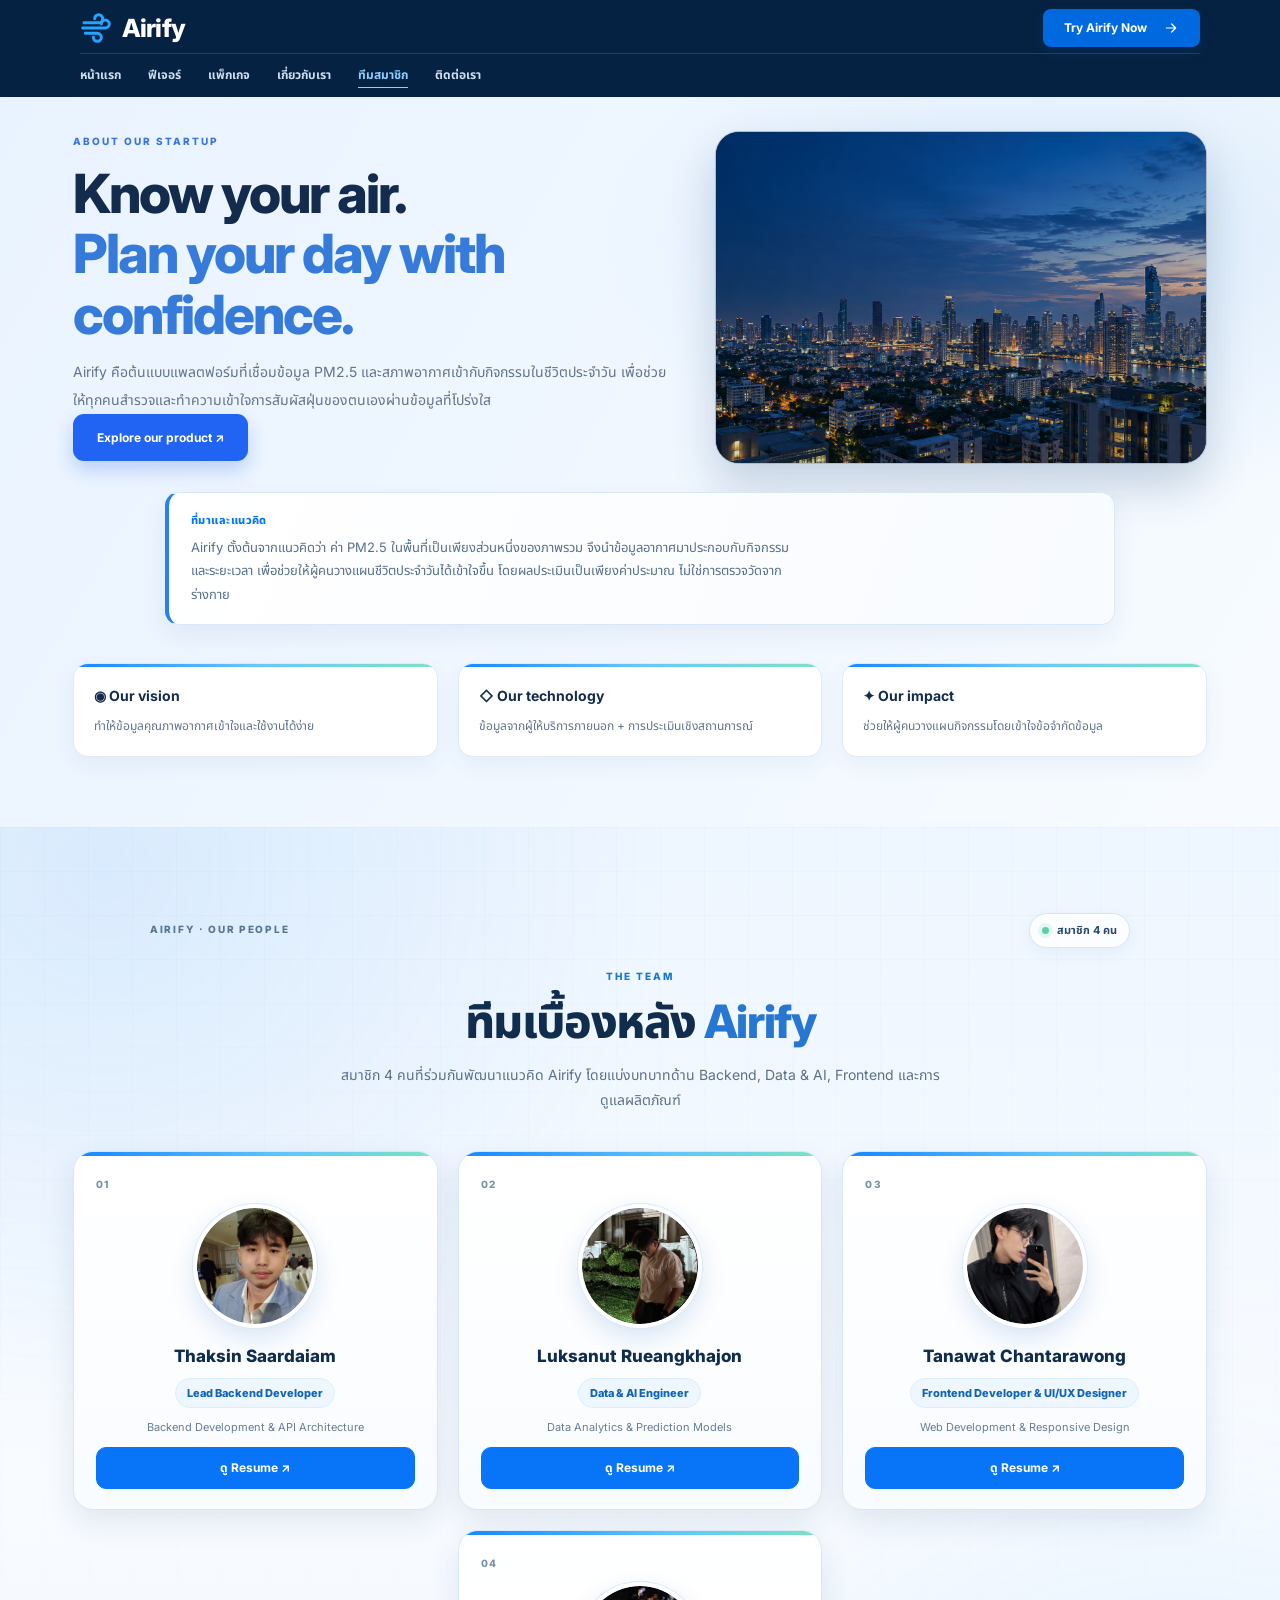
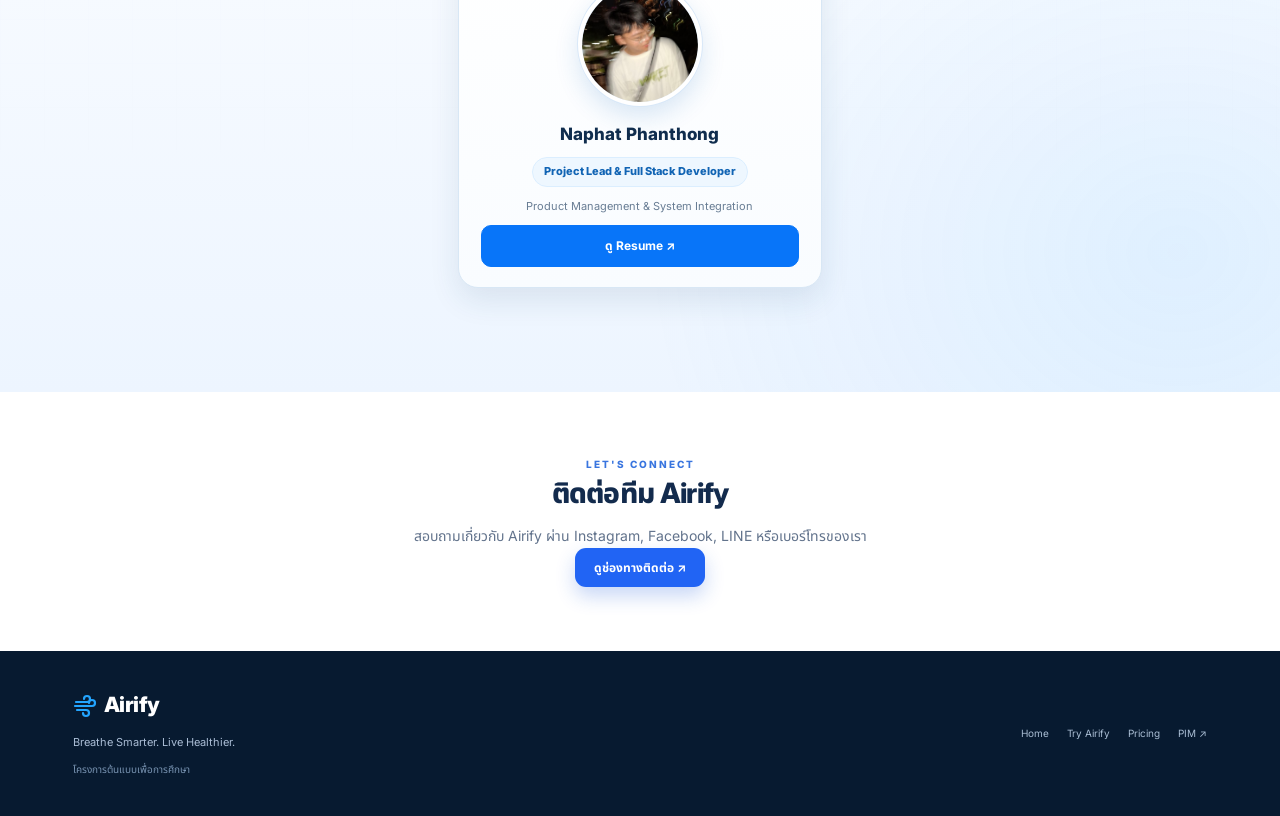
==== about.html @ 72d67602 "Publish standalone Airify GP1 website" ====
<!DOCTYPE html><html lang="th" class="af-landing-page"><head><meta charset="UTF-8"><meta name="viewport" content="width=device-width,initial-scale=1"><title>About Airify — Our Team</title><link rel="stylesheet" href="assets/vendor/bootstrap/bootstrap.min.css"><link rel="stylesheet" href="assets/landing.css?v=20261030-footer-align"><link rel="stylesheet" href="assets/site.css"></head><body class="af-landing"><svg xmlns="http://www.w3.org/2000/svg" class="af-symbols" aria-hidden="true"><defs><symbol id="i-wind" viewBox="0 0 24 24"><path d="M3 8h11a3 3 0 1 0-3-3M2 12h17a3 3 0 1 0-3-3M4 16h9a3 3 0 1 1-3 3"/></symbol><symbol id="i-arrow" viewBox="0 0 24 24"><path d="M5 12h14m-6-6 6 6-6 6"/></symbol><symbol id="i-menu" viewBox="0 0 24 24"><path d="M4 6h16M4 12h16M4 18h16"/></symbol></defs></svg>
<header class="af-header navbar navbar-expand-lg navbar-dark"><div class="af-container af-nav"><a class="af-brand af-team-brand" href="index.html" aria-label="Airify หน้าแรก"><svg class="af-icon" aria-hidden="true"><use href="#i-wind"/></svg><span>Airify</span></a><nav class="collapse navbar-collapse af-menu" id="airifyNav" aria-label="เมนูหลัก"><a href="index.html">หน้าแรก</a><a href="index.html#features">ฟีเจอร์</a><a href="index.html#pricing">แพ็กเกจ</a><a href="index.html#about">เกี่ยวกับเรา</a><a href="about.html" aria-current="page">ทีมสมาชิก</a><a href="index.html#contact">ติดต่อเรา</a></nav><a class="af-button af-primary af-nav-cta" href="try.html">Try Airify Now <svg class="af-icon" aria-hidden="true"><use href="#i-arrow"/></svg></a><button class="navbar-toggler af-nav-toggle" type="button" data-bs-toggle="collapse" data-bs-target="#airifyNav" aria-controls="airifyNav" aria-expanded="false" aria-label="เปิดหรือปิดเมนู"><svg class="af-icon" aria-hidden="true"><use href="#i-menu"/></svg></button></div></header><main><section class="about-hero"><div class="container"><div class="about-hero-grid"><div><div class="eyebrow">ABOUT OUR STARTUP</div><h1>Know your air.<br><span style="color:#367bda">Plan your day with confidence.</span></h1><p>Airify คือต้นแบบแพลตฟอร์มที่เชื่อมข้อมูล PM2.5 และสภาพอากาศเข้ากับกิจกรรมในชีวิตประจำวัน เพื่อช่วยให้ทุกคนสำรวจและทำความเข้าใจการสัมผัสฝุ่นของตนเองผ่านข้อมูลที่โปร่งใส</p><a href="try.html" class="btn btn-primary btn-large">Explore our product ↗</a></div><div class="about-visual"><img class="about-visual-image" src="assets/airify-bangkok-dusk.png" alt="ภาพประกอบกรุงเทพฯ ยามเย็น" width="1600" height="900" fetchpriority="high"></div></div><div class="origin-note"><span>ที่มาและแนวคิด</span><p>Airify ตั้งต้นจากแนวคิดว่า ค่า PM2.5 ในพื้นที่เป็นเพียงส่วนหนึ่งของภาพรวม จึงนำข้อมูลอากาศมาประกอบกับกิจกรรมและระยะเวลา เพื่อช่วยให้ผู้คนวางแผนชีวิตประจำวันได้เข้าใจขึ้น โดยผลประเมินเป็นเพียงค่าประมาณ ไม่ใช่การตรวจวัดจากร่างกาย</p></div><div class="vision-strip"><div><b>◉ Our vision</b><span>ทำให้ข้อมูลคุณภาพอากาศเข้าใจและใช้งานได้ง่าย</span></div><div><b>◇ Our technology</b><span>ข้อมูลจากผู้ให้บริการภายนอก + การประเมินเชิงสถานการณ์</span></div><div><b>✦ Our impact</b><span>ช่วยให้ผู้คนวางแผนกิจกรรมโดยเข้าใจข้อจำกัดข้อมูล</span></div></div></div></section><section class="section team-section" id="members" aria-labelledby="team-title"><div class="container"><div class="team-section-topline"><span class="team-overline">AIRIFY · OUR PEOPLE</span><span class="team-count"><span aria-hidden="true"></span>สมาชิก 4 คน</span></div><div class="section-head"><div class="eyebrow">THE TEAM</div><h2 id="team-title">ทีมเบื้องหลัง <span>Airify</span></h2><p>สมาชิก 4 คนที่ร่วมกันพัฒนาแนวคิด Airify โดยแบ่งบทบาทด้าน Backend, Data &amp; AI, Frontend และการดูแลผลิตภัณฑ์</p></div><div class="team-grid" id="teamGrid" aria-label="สมาชิกทีม Airify"></div></div></section><section class="about-contact" id="contact"><div class="container"><div class="eyebrow">LET'S CONNECT</div><h2>ติดต่อทีม Airify</h2><p>สอบถามเกี่ยวกับ Airify ผ่าน Instagram, Facebook, LINE หรือเบอร์โทรของเรา</p><a class="btn btn-primary" href="index.html#contact">ดูช่องทางติดต่อ ↗</a></div></section></main><footer class="footer"><div class="container footer-inner"><div><a class="brand af-team-footer-brand" href="index.html"><svg class="af-team-footer-symbol" aria-hidden="true"><use href="#i-wind"/></svg> Airify</a><p>Breathe Smarter. Live Healthier.</p><small>โครงการต้นแบบเพื่อการศึกษา</small></div><div class="footer-links"><a href="index.html">Home</a><a href="try.html">Try Airify</a><a href="index.html#pricing">Pricing</a><a href="https://www.pim.ac.th/" target="_blank" rel="noopener noreferrer">PIM ↗</a></div></div></footer><script src="assets/landing.js" defer></script><script src="assets/team.js?v=20261101-thaksin" defer></script><script src="assets/vendor/bootstrap/bootstrap.bundle.min.js" defer></script></body></html>
---- assets/landing.css ----
:root{--af-navy:#062242;--af-deep:#031a30;--af-ink:#132b4d;--af-blue:#0875f9;--af-blue-hover:#0060d6;--af-sky:#82caff;--af-muted:#586f8b;--af-line:#dbe9f9;--af-soft:#edf5ff;--af-city:url('airify-bangkok-park.png')}
*{box-sizing:border-box}html{scroll-behavior:smooth;scroll-padding-top:24px;scrollbar-color:#5487bc #e9f2fc}body.af-landing{margin:0;background:#fff;color:var(--af-ink);font:400 14px/1.75 Inter,'Noto Sans Thai',sans-serif;-webkit-font-smoothing:antialiased}::selection{background:#b7dcff;color:#062242}button,a{touch-action:manipulation}a{color:inherit;text-decoration:none}button{font:inherit}button,a,input{-webkit-tap-highlight-color:transparent}a:focus-visible,button:focus-visible,[tabindex="0"]:focus-visible{outline:3px solid #66b8ff;outline-offset:4px}h1,h2,h3,p{margin:0}h1,h2,h3{font-weight:800}h2{font-size:28px;line-height:1.45;letter-spacing:-.025em;text-wrap:balance}h3{font-size:15px;line-height:1.5}svg.af-symbols{position:absolute;width:0;height:0;overflow:hidden}.af-icon{width:20px;height:20px;flex:none;fill:none;stroke:currentColor;stroke-width:1.8;stroke-linecap:round;stroke-linejoin:round;vertical-align:middle}.af-container{width:min(1120px,calc(100% - 48px));margin-inline:auto}.af-skip{position:fixed;z-index:100;top:8px;left:8px;padding:12px;background:white;color:var(--af-ink);transform:translateY(-150%)}.af-skip:focus{transform:none}.af-button{display:inline-flex;align-items:center;justify-content:center;gap:16px;min-height:44px;padding:10px 20px;border:1px solid transparent;border-radius:8px;font-size:13px;line-height:1.6;font-weight:700;cursor:pointer;transition:background .2s ease,box-shadow .2s ease}.af-button .af-icon{width:16px;height:16px}.af-primary{background:var(--af-blue);color:#fff;box-shadow:0 5px 14px #005fce20}.af-primary:hover{color:#fff;background:var(--af-blue-hover)}.af-secondary{background:#e1eeff;color:#075bc1}.af-secondary:hover{background:#cfe4ff}.af-outline{border-color:#b1d3f080;background:#0622424d;color:white}.af-outline:hover{background:#163f68}.af-kicker{font-size:10px;font-weight:800;letter-spacing:.15em;color:#0875f9;margin-bottom:10px}.af-section-heading{text-align:center;margin:0 auto 32px}.af-section-heading>p:last-child{font-size:13px;color:var(--af-muted);margin-top:8px}
.af-header{height:70px;padding:0;background:var(--af-navy);color:white;position:relative;z-index:20}.af-nav{height:100%;display:flex;align-items:center;gap:28px}.af-brand{display:inline-flex;align-items:center;gap:8px;color:#fff;font-size:25px;font-weight:800;letter-spacing:-.035em;line-height:1}.af-brand:hover{color:white}.af-brand>.af-icon{width:32px;height:32px;color:#23a5ff;stroke-width:2.2}.af-menu{justify-content:center;gap:28px}.af-menu>a{color:#cedef1;font-size:12px;font-weight:700;line-height:2.1;padding:6px 0}.af-menu>a:hover,.af-menu>[aria-current]{color:#8eceff}.af-menu>[aria-current]{text-decoration:underline;text-underline-offset:8px}.af-nav-cta{font-size:12px;min-height:38px;padding:8px 20px;flex:none}.af-nav-toggle{padding:5px;border:1px solid #88b4df66;line-height:1;color:#d6eaff}.af-nav-toggle:focus{box-shadow:none}
.af-hero{position:relative;isolation:isolate;color:white;background:#064d89;min-height:490px;display:flex;align-items:center;padding:28px 0 36px}.af-hero:before,.af-story:before,.af-pricing:before,.af-cta:before{content:"";position:absolute;inset:0;z-index:-1;background-image:linear-gradient(90deg,#003876c9,#0054985c),var(--af-city);background-size:cover;background-position:center 54%}.af-hero:after{content:"";position:absolute;inset:0;z-index:-1;background:linear-gradient(0deg,#031c3ee6,transparent 75%)}.af-hero-grid{display:grid;grid-template-columns:1.1fr 1fr;align-items:center;gap:60px}.af-hero .af-kicker{color:#a9d9ff;margin-bottom:17px}.af-hero h1{font-size:64px;line-height:1.12;letter-spacing:-.04em;margin-bottom:22px;font-weight:900}.af-hero h1>span{color:#87cbff}.af-hero-description{color:#d1e4f7;max-width:540px;font-size:14px;line-height:1.85}.af-hero-actions{display:flex;gap:12px;margin-top:23px}.af-hero-facts{display:flex;flex-wrap:wrap;gap:17px;margin-top:24px;font-size:10px;color:#c0dcf4}.af-hero-facts>span{display:flex;gap:6px;align-items:center}.af-hero-facts .af-icon{width:16px;height:16px;color:#69c6ff}
.af-air-preview{padding:22px 24px 18px;min-width:0;background:#062346f5;border:1px solid #6a9dce66;border-radius:15px;box-shadow:0 15px 32px #00182a33}.af-preview-top{display:flex;justify-content:space-between;align-items:center;gap:10px;color:#e7f1ff;font-size:11px;font-weight:700}.af-preview-top>span:first-child{display:flex;align-items:center;gap:5px}.af-preview-top .af-icon{width:14px;height:14px;color:#ff5e92}.af-demo{padding:3px 10px;color:#c9e5ff;background:#284e74;border-radius:30px;font-size:9px;white-space:nowrap}.af-reading{display:flex;gap:9px;align-items:baseline;margin:5px 0 7px;font-variant-numeric:tabular-nums}.af-reading strong{font-size:70px;line-height:1.1;font-weight:800;letter-spacing:-.04em}.af-reading>span{font-size:10px;color:#c1d9f2}.af-reading .af-air-status{display:inline-flex;align-items:center;gap:5px;margin-left:auto;align-self:center;background:#00634f;color:#9af2d5;padding:5px 10px;border-radius:30px;font-size:10px}.af-air-status i{width:5px;height:5px;border-radius:50%;background:#38e4ae}.af-spectrum{height:7px;border-radius:5px;background:linear-gradient(90deg,#00dca7,#6ddf2b 24%,#e3ed0c 42%,#ffad00 60%,#ff535e 80%,#f51e8b)}.af-chart-caption{font-size:10px;color:#b2cbe7;margin-top:14px}.af-preview-chart{display:block;width:100%;height:98px;margin-top:10px}.af-chart-times{display:flex;justify-content:space-between;color:#acc8e5;font-size:9px;margin:2px 0 12px}.af-hour-grid{display:grid;grid-template-columns:repeat(3,1fr);gap:8px;padding-top:12px;border-top:1px solid #99b9da33}.af-hour-grid>div{background:#163b65;padding:8px 9px;border-radius:6px}.af-hour-grid small{display:block;font-size:9px;color:#bcd3eb;margin-bottom:2px}.af-hour-grid span{display:flex;align-items:center;gap:5px;font-size:8px;color:#c8def3;white-space:nowrap}.af-hour-grid b{font-size:20px;line-height:1.3;color:white}.af-hour-grid .af-icon{color:#b3e4ff;width:17px;height:17px}.af-preview-note{color:#acc7e0;font-size:8px;margin-top:10px;display:flex;align-items:center;gap:4px}.af-preview-note .af-icon{width:10px;height:10px}
.af-features{padding:60px 0 68px;background:white}.af-feature-grid>article{display:flex}.af-feature{display:flex;gap:17px;padding:24px 20px;min-height:170px;width:100%;border:1px solid var(--af-line);border-radius:12px;box-shadow:0 12px 28px #173a6410}.af-feature-icon{display:grid;place-items:center;width:48px;height:48px;border-radius:11px;flex:none}.af-feature-icon>.af-icon{width:28px;height:28px;stroke-width:2}.af-sky{color:#158bff;background:#e6f3ff}.af-green{color:#00b877;background:#e4f8ee}.af-amber{color:#ec9c00;background:#fff2d9}.af-feature h3{font-size:14px;margin:3px 0 8px}.af-feature p{font-size:12px;line-height:1.8;color:var(--af-muted);margin-bottom:10px}.af-feature a{display:inline-flex;align-items:center;gap:3px;color:#0066df;font-size:12px;font-weight:700}.af-feature a:hover{text-decoration:underline;text-underline-offset:4px}.af-feature a>.af-icon{width:14px;height:14px}
.af-story{position:relative;isolation:isolate;background:#9bc5eb;padding:54px 0;min-height:380px;display:flex;align-items:center}.af-story:before{background-image:linear-gradient(90deg,#aad4f5db,#a6d1f4bb),var(--af-city);background-position:center 61%}.af-story-grid{display:grid;grid-template-columns:.9fr 1.15fr;align-items:center;gap:90px}.af-story h2{font-size:42px;line-height:1.15;font-weight:900;letter-spacing:-.035em;margin:10px 0 20px}.af-story-copy>p:not(.af-kicker){font-size:13px;color:#355775;line-height:1.9;max-width:450px}.af-story .af-button{margin-top:20px;min-height:38px;padding:8px 20px;font-size:12px}.af-exposure-example{background:white;border-radius:14px;box-shadow:0 16px 35px #07396b17;padding:34px 25px 25px}.af-exposure-example h3{font-size:14px;margin-bottom:20px}.af-example-grid{display:grid;grid-template-columns:repeat(3,1fr);gap:10px}.af-example-grid>div{background:#eaf3ff;border-radius:10px;padding:12px}.af-example-grid span,.af-example-grid small{display:block;font-size:10px;color:#526f91}.af-example-grid strong{display:block;font-size:30px;line-height:1.3;color:#0878ff;font-variant-numeric:tabular-nums}.af-exposure-example>p{display:flex;align-items:flex-start;gap:4px;font-size:9px;color:#587493;margin-top:14px}.af-exposure-example>p>.af-icon{width:12px;height:12px;margin-top:2px}
.af-pricing{position:relative;isolation:isolate;background:#08355f;padding:38px 24px 40px}.af-pricing:before{background-image:linear-gradient(0deg,#021a35dc,#07376edb),var(--af-city);background-position:center 70%}.af-pricing-shell{max-width:980px;margin:auto;padding:24px 88px 28px;background:#031e3bf0;border:1px solid #477baf36;border-radius:16px}.af-pricing .af-section-heading{margin-bottom:20px;color:white}.af-pricing .af-kicker{color:#9bd7ff;margin-bottom:4px}.af-pricing h2{font-size:30px}.af-pricing h2>span{color:#82caff}.af-pricing .af-section-heading>p:last-child{color:#b5cfe8;font-size:12px;margin-top:3px}.af-plan-switch{display:flex;position:relative;border:1px solid #50799e;border-radius:40px;padding:4px;width:min(390px,100%);margin:0 auto 24px;gap:4px;background:#082440}.af-plan-switch button{flex:1;border:0;background:transparent;color:#c2d6ea;min-height:36px;border-radius:30px;padding:7px 10px;font-size:12px;line-height:1.5;font-weight:700;cursor:pointer;transition:background .22s ease,color .22s ease,box-shadow .22s ease}.af-plan-switch button[aria-selected="true"]{background:#0877fb;color:white;box-shadow:0 3px 8px #001c4c66}.af-plan-switch button:hover{color:white}.af-plan-grid{display:grid;grid-template-columns:repeat(2,minmax(0,1fr));gap:18px}.af-plan-grid[hidden]{display:none}.af-plan-grid:focus-visible{outline-offset:7px}.af-plan{min-height:465px;background:#fff;border:2px solid #dfe8f3;border-radius:12px;padding:24px 23px 20px;display:flex;flex-direction:column;min-width:0}.af-plan-featured{border-color:#1684ff}.af-plan h3{font-size:16px}.af-plan-name{display:flex;justify-content:space-between;align-items:center;gap:6px}.af-plan-name>span{font-size:9px;font-weight:700;background:#e1eeff;color:#075bc1;border-radius:30px;padding:3px 10px}.af-price{font-size:38px;letter-spacing:-.035em;font-weight:900;line-height:1.35;margin:5px 0;color:#132d51;font-variant-numeric:tabular-nums}.af-plan-featured .af-price{color:#006df5}.af-price>span{font-size:11px;font-weight:600;letter-spacing:0;color:#58718e}.af-plan-intro{font-size:11px;color:#536e8e;margin-bottom:14px;min-height:20px}.af-plan ul{border-top:1px solid var(--af-line);list-style:none;padding:12px 0 20px;margin:0;flex:1}.af-plan li{font-size:12px;color:#425d7d;line-height:1.8;position:relative;padding-left:24px;margin-bottom:6px}.af-plan li:before{content:"";position:absolute;left:0;top:4px;width:15px;height:15px;border-radius:50%;background:#00ad7b}.af-plan li:after{content:"";position:absolute;left:4px;top:8px;width:7px;height:4px;border:solid white;border-width:0 0 2px 2px;transform:rotate(-45deg)}.af-plan>.af-button{width:100%;font-size:12px;min-height:42px}.af-pricing-note{text-align:center;font-size:10px;line-height:1.7;color:#b5cde5;margin-top:15px}.af-plan-message{padding:14px 16px;background:#153c62;border-radius:8px;color:#e0efff;font-size:13px;margin-top:14px}.af-plan-message[hidden]{display:none}.af-plan-message a{color:#94d2ff;text-decoration:underline;text-underline-offset:4px}.af-plan-message p{margin:0}
.af-about{padding:64px 0 32px}.af-about-grid{display:grid;grid-template-columns:.85fr 1.15fr;gap:30px;align-items:center}.af-story-image{position:relative;isolation:isolate;min-height:215px;border-radius:12px;overflow:hidden;display:flex;flex-direction:column;justify-content:flex-end;padding:24px;color:white;background-image:linear-gradient(0deg,#021932ef,#0068b355),var(--af-city);background-size:cover;background-position:center 62%}.af-story-image>span{font-size:11px;font-weight:600}.af-story-image>strong{font-size:29px;line-height:1.2;letter-spacing:-.025em;font-weight:800}.af-about .af-kicker{margin-bottom:5px}.af-about h2{font-size:25px;margin-bottom:9px}.af-about-description{color:var(--af-muted);font-size:12px;line-height:1.8}.af-values{display:grid;grid-template-columns:1fr 1fr;gap:12px;margin-top:15px}.af-values>div{padding:14px 16px;border-radius:10px;background:#eff6ff}.af-values h3{font-size:12px;display:flex;align-items:center;gap:8px;margin-bottom:6px}.af-values .af-icon{width:19px;height:19px}.af-values p{font-size:11px;color:#526c89;line-height:1.8}.af-team{padding:28px 0 50px}.af-team .af-section-heading{margin-bottom:24px}.af-team h2{font-size:28px}.af-team-grid{display:grid;grid-template-columns:repeat(4,minmax(0,1fr));gap:14px}.af-member{text-align:center;border:1px solid var(--af-line);box-shadow:0 8px 20px #173a640a;border-radius:12px;padding:21px 13px 17px}.af-avatar{width:58px;height:58px;border-radius:50%;background:#e3f1ff;color:#0d7bfb;display:grid;place-items:center;margin:0 auto 16px;font-size:19px;font-weight:800}.af-member h3{font-size:12px;font-weight:800;margin-bottom:5px}.af-member p{color:#0066db;font-weight:700;font-size:10px;line-height:1.6;margin-bottom:7px}.af-member small{color:#566e89;font-size:10px;line-height:1.6;display:block}.af-team-link{display:flex;justify-content:center;align-items:center;gap:4px;color:#0068e0;font-size:13px;font-weight:700;margin-top:26px}.af-team-link>.af-icon{width:15px;height:15px}.af-team-link:hover{text-decoration:underline;text-underline-offset:4px}
.af-cta{position:relative;isolation:isolate;background:#004786;color:white;text-align:center;padding:36px 0;min-height:210px}.af-cta:before{background-image:linear-gradient(90deg,#003f7fe6,#02396adb),var(--af-city);background-position:center 53%}.af-cta h2{font-size:28px}.af-cta p{color:#c9e2fa;margin:8px 0 18px;font-size:13px}.af-cta .af-button{min-height:40px}.af-footer{background:var(--af-deep);padding:35px 0 18px;color:#acc5dd}.af-footer-grid{display:grid;grid-template-columns:1.8fr .85fr .85fr 1.1fr;gap:45px}.af-footer-grid>div{display:flex;flex-direction:column;align-items:flex-start}.af-footer .af-brand{font-size:16px;margin-bottom:13px}.af-footer .af-brand>.af-icon{width:25px;height:25px}.af-footer-brand p{font-size:12px;color:#deebf7;margin-bottom:3px}.af-footer-grid span,.af-footer-grid a:not(.af-brand){font-size:11px;line-height:1.9}.af-footer-grid h2{font-size:12px;font-weight:700;letter-spacing:0;color:white;margin-bottom:9px}.af-footer-grid a:not(.af-brand):hover{color:white;text-decoration:underline;text-underline-offset:4px}.af-github-link{display:flex;align-items:center;gap:6px;overflow-wrap:anywhere}.af-github-link>.af-icon{width:14px;height:14px}.af-footer-bottom{border-top:1px solid #80b0df33;margin-top:34px;padding-top:14px;display:flex;justify-content:space-between;gap:12px;color:#9fbcd9;font-size:10px}
@media(min-width:992px){.af-menu{display:flex!important}.af-nav-toggle{display:none}}
@media(max-width:1199px){.af-hero-grid{gap:32px}.af-hero h1{font-size:56px}.af-story-grid{gap:45px}.af-pricing-shell{padding-inline:60px}.af-feature{gap:12px;padding:20px 16px}.af-feature-icon{width:40px;height:40px}.af-footer-grid{gap:24px}}
@media(max-width:991.98px){.af-nav{gap:15px}.af-nav-cta{margin-left:auto}.af-menu{position:absolute;top:70px;left:0;right:0;padding:16px 24px;background:#082c50;border-top:1px solid #679ac155;box-shadow:0 15px 22px #00162a22}.af-menu.show{display:flex;flex-direction:column;align-items:stretch;gap:4px}.af-menu>a{padding:10px 0}.af-hero-grid{gap:24px}.af-hero h1{font-size:46px}.af-hero-description{font-size:13px}.af-hero-facts{gap:9px;font-size:9px}.af-air-preview{padding:19px 17px}.af-reading strong{font-size:62px}.af-hour-grid{gap:5px}.af-hour-grid>div{padding:7px}.af-hour-grid b{font-size:17px}.af-hour-grid span{gap:3px}.af-hour-grid .af-icon{width:14px;height:14px}.af-feature{flex-direction:column}.af-story-grid{gap:30px;grid-template-columns:.9fr 1fr}.af-story h2{font-size:34px}.af-exposure-example{padding:25px 18px}.af-example-grid{gap:6px}.af-example-grid>div{padding:9px}.af-pricing-shell{padding-inline:34px}.af-about-grid{grid-template-columns:.8fr 1.2fr;gap:22px}.af-about h2{font-size:22px}.af-values>div{padding:11px}.af-team-grid{grid-template-columns:repeat(2,minmax(0,1fr))}.af-footer-grid{grid-template-columns:1.4fr 1fr 1fr;gap:25px}.af-footer-brand{grid-column:1/-1}}
@media(max-width:767px){.af-container{width:calc(100% - 36px)}h2{font-size:24px}.af-header{height:64px}.af-brand{font-size:23px;gap:5px}.af-brand>.af-icon{width:29px;height:29px}.af-nav{gap:12px}.af-nav-cta{font-size:10px;padding:7px 11px;gap:8px;min-height:36px}.af-nav-cta>.af-icon{width:13px;height:13px}.af-nav-toggle .af-icon{width:21px;height:21px}.af-menu{top:64px}.af-hero{padding:42px 0 36px}.af-hero:before{background-image:linear-gradient(180deg,#003f81d9,#02315a9c),var(--af-city);background-position:50% center}.af-hero-grid{grid-template-columns:1fr;gap:30px}.af-hero .af-kicker{font-size:9px;margin-bottom:17px}.af-hero h1{font-size:clamp(41px,10.8vw,64px);margin-bottom:20px}.af-hero-description{font-size:13px;line-height:1.95}.af-hero-actions{gap:9px;margin-top:21px}.af-button{padding:10px 15px;gap:11px;font-size:12px}.af-hero-facts{font-size:9px;gap:10px 14px;margin-top:22px}.af-air-preview{padding:20px;max-width:520px;width:100%;margin:auto}.af-reading strong{font-size:68px}.af-preview-chart{height:92px}.af-hour-grid span{font-size:8px;gap:5px}.af-hour-grid b{font-size:20px}.af-hour-grid>div{padding:9px}.af-hour-grid .af-icon{width:17px;height:17px}.af-section-heading{margin-bottom:24px}.af-section-heading>p:last-child{font-size:12px}.af-kicker{font-size:9px}.af-features{padding:47px 0}.af-feature{flex-direction:row;gap:16px;padding:22px;min-height:0}.af-feature h3{font-size:15px}.af-feature p{font-size:13px}.af-feature-icon{width:45px;height:45px}.af-story{padding:42px 0}.af-story-grid{grid-template-columns:1fr;gap:27px}.af-story h2{font-size:37px;margin-bottom:17px}.af-story-copy>p:not(.af-kicker){font-size:13px}.af-exposure-example{padding:23px 19px 20px}.af-exposure-example h3{font-size:13px;margin-bottom:15px}.af-example-grid>div{padding:11px 9px}.af-example-grid span,.af-example-grid small{font-size:9px}.af-example-grid strong{font-size:28px}.af-exposure-example>p{font-size:9px}.af-pricing{padding:25px 13px}.af-pricing-shell{padding:27px 16px 22px;border-radius:14px}.af-pricing h2{font-size:25px}.af-pricing .af-section-heading>p:last-child{font-size:12px}.af-plan-switch{margin-bottom:20px}.af-plan-switch button{font-size:11px;min-height:38px;padding-inline:5px}.af-plan-grid{grid-template-columns:1fr;gap:16px}.af-plan{padding:23px;min-height:410px}.af-plan h3{font-size:17px}.af-plan-intro{font-size:12px}.af-plan li{font-size:13px;margin-bottom:8px}.af-plan-name>span{font-size:10px}.af-price{font-size:39px}.af-pricing-note{font-size:10px;max-width:32ch;margin-inline:auto}.af-about{padding:42px 0 24px}.af-about-grid{grid-template-columns:1fr;gap:24px}.af-story-image{min-height:210px}.af-story-image strong{font-size:32px}.af-about h2{font-size:25px}.af-about-description{font-size:13px}.af-values{gap:10px}.af-values>div{padding:14px 12px}.af-values p{font-size:11px}.af-values h3{font-size:12px;gap:5px}.af-team{padding:20px 0 37px}.af-team-grid{gap:12px}.af-member{padding:19px 10px}.af-member h3{font-size:11px;overflow-wrap:anywhere}.af-member p,.af-member small{font-size:9px}.af-avatar{width:50px;height:50px;font-size:17px;margin-bottom:13px}.af-team-link{font-size:12px;margin-top:23px}.af-cta{padding:36px 0}.af-cta h2{font-size:24px}.af-cta p{font-size:12px}.af-footer{padding-top:30px}.af-footer-grid{grid-template-columns:1fr 1fr;gap:25px 20px}.af-footer-brand{grid-column:auto}.af-footer-grid>div:first-child{grid-column:1/-1}.af-footer-grid>div:last-child{grid-column:1/-1}.af-footer-bottom{margin-top:25px;font-size:9px;flex-direction:column;gap:4px}}
@media(max-width:359px){.af-container{width:calc(100% - 28px)}.af-nav{gap:8px}.af-brand{font-size:21px}.af-nav-cta{font-size:9px;padding:7px 9px;gap:5px}.af-hero-actions .af-button{font-size:11px;padding-inline:12px}.af-air-preview{padding:16px}.af-hour-grid span{gap:3px}.af-hour-grid b{font-size:17px}.af-feature{padding:18px;gap:12px}.af-values{grid-template-columns:1fr}.af-pricing-shell{padding-inline:12px}.af-plan{padding:20px}}
@media(prefers-reduced-motion:reduce){html{scroll-behavior:auto}.af-button,.af-plan-switch button{transition:none}}
/* Final responsive and contrast corrections from the first inspection. */
:root{--af-blue:#0069df}
.af-kicker{color:#0066d9}.af-story .af-kicker{color:#0752a0}
.af-plan-switch button[aria-selected="true"]{background:var(--af-blue)}
.af-avatar{color:#005abf}
.af-skip{top:-100px;transform:none}.af-skip:focus{top:8px;transform:none}
@media(max-width:767px){.af-hero h1{font-size:clamp(34px,10.8vw,64px)}.af-nav-toggle{min-width:44px;min-height:44px}.af-nav-cta{min-height:44px}}
/* User-supplied team photographs: non-destructive, individually framed crops. */
.af-avatar.af-portrait{width:112px;height:112px;border:4px solid #e6f2ff;overflow:hidden;background:#edf5ff;margin-bottom:18px}
.af-portrait img{display:block;width:100%;height:100%;object-fit:cover}
.af-portrait-73170 img{object-position:52% 40%}
.af-portrait-73171 img{object-position:46% 37%;transform:scale(1.15);transform-origin:46% 37%}
.af-portrait-73172 img{object-position:47% 38%}
.af-portrait-73173 img{transform:scale(1.7);transform-origin:58% 38%}
@media(max-width:767px){.af-avatar.af-portrait{width:90px;height:90px;border-width:3px;margin-bottom:15px}}
/* Phone/tablet refinements: keep native scrolling and normal text scale. */
@media(max-width:1199px),(hover:none) and (pointer:coarse){
 html.af-landing-page{scrollbar-width:none}
 html.af-landing-page::-webkit-scrollbar{display:none;width:0;height:0}
 .af-pricing{padding-inline:18px}
 .af-pricing-shell{padding-inline:24px}
 .af-plan{padding-inline:20px}
}
@media(max-width:767px){
 .af-pricing{padding:24px 12px}
 .af-pricing-shell{padding:24px 0 16px;border:0;background:transparent;border-radius:0}
 .af-plan{padding:22px 20px;border-width:1px;min-height:0}
 .af-plan ul{padding-bottom:16px}
 .af-plan-switch button{min-height:44px;font-size:12px}
 .af-plan>.af-button{min-height:44px}
}
/* Keep section navigation available while the visitor moves through the landing page. */
html.af-landing-page{--af-header-height:70px;scroll-padding-top:calc(var(--af-header-height) + 18px)}
.af-landing>.af-header{position:sticky;top:0;z-index:1030}
.af-skip{z-index:1100}
@media(max-width:991.98px){
 .af-menu{max-height:calc(100dvh - var(--af-header-height));overflow-y:auto;overscroll-behavior:contain;scrollbar-width:none}
 .af-menu::-webkit-scrollbar{display:none}
}
@media(max-width:767px){html.af-landing-page{--af-header-height:64px}}
/* GP1 responsive requirements: 3-up desktop features, single-column tablet/phone. */
@media(max-width:1199.98px){.af-feature-grid>article{flex:0 0 100%;max-width:100%}}
/* Desktop navigation uses the required two-row composition; tablets and phones keep one row. */
@media(min-width:1200px){
 html.af-landing-page{--af-header-height:112px;scroll-padding-top:calc(var(--af-header-height) + 18px)}
 .af-landing>.af-header{height:auto;min-height:0;position:sticky;top:0;z-index:1030}
 .af-landing .af-nav{height:auto;display:grid;grid-template-columns:1fr auto;grid-template-areas:'brand cta' 'menu menu';row-gap:6px;padding:9px 0 0}
 .af-landing .af-brand{grid-area:brand;align-self:center}
 .af-landing .af-nav-cta{grid-area:cta;align-self:center}
 .af-landing #airifyNav{grid-area:menu;width:100%;display:flex!important;justify-content:flex-start;gap:27px;padding:6px 0 8px;border-top:1px solid #ffffff20}
 .af-landing .af-menu>a{padding:2px 0}
 .af-landing .af-nav-toggle{display:none!important}
}
@media(min-width:992px) and (max-width:1199.98px){
 html.af-landing-page{--af-header-height:70px;scroll-padding-top:calc(var(--af-header-height) + 18px)}
 .af-landing>.af-header{height:70px;position:sticky;top:0;z-index:1030}
 .af-landing .af-nav{height:100%;display:flex;gap:15px}
 .af-landing #airifyNav{position:absolute;top:70px;left:24px;right:24px;display:none!important;flex-direction:column;align-items:stretch;gap:4px;padding:16px 24px;background:#082c50;border-top:1px solid #679ac155;box-shadow:0 15px 22px #00162a22}
 .af-landing #airifyNav.show{display:flex!important}
 .af-landing #airifyNav>a{padding:10px 0}
 .af-landing .af-nav-cta{margin-left:auto}
 .af-landing .af-nav-toggle{display:inline-flex;margin-left:0}
}
/* GP1 asks for one additional landing section; Pricing remains, the standalone CTA section is removed. */

.af-about-link{margin-top:18px}


/* Social links section */
.af-social{padding:34px 0 52px;background:#f2f7fd}
.af-social-panel{display:flex;align-items:center;justify-content:space-between;gap:30px;padding:30px 34px;border:1px solid #dce8f5;border-radius:20px;background:linear-gradient(120deg,#fff 0%,#f8fbff 100%);box-shadow:0 14px 34px rgba(11,49,89,.08)}
.af-social-copy{max-width:620px}
.af-social-copy .af-kicker{margin:0 0 9px;color:#1478dd;font-size:11px;font-weight:800;letter-spacing:.12em}
.af-social-copy h2{margin:0 0 8px;color:#102c4c;font-size:clamp(23px,2.6vw,32px);line-height:1.3}
.af-social-copy>p:last-child{margin:0;color:#5b7189;font-size:14px;line-height:1.75}
.af-social-link{display:flex;align-items:center;gap:14px;min-width:300px;padding:15px 18px;border:1px solid #dce8f5;border-radius:14px;background:#fff;color:#153557;text-decoration:none;box-shadow:0 8px 20px rgba(11,49,89,.06);transition:transform .2s ease,border-color .2s ease,box-shadow .2s ease}
.af-social-link:hover{transform:translateY(-2px);border-color:#9ac7f2;box-shadow:0 13px 26px rgba(11,49,89,.12);color:#153557}
.af-social-link:focus-visible{outline:3px solid #1685f8;outline-offset:3px}
.af-social-mark{display:grid;place-items:center;width:48px;height:48px;flex:0 0 48px;border-radius:12px;background:#102f55;color:#fff}
.af-social-mark .af-icon{width:25px;height:25px}
.af-social-label{display:grid;gap:4px;flex:1}
.af-social-label strong{font-size:14px}
.af-social-label small{color:#647c95;font-size:11px}
.af-social-arrow{width:18px;height:18px;color:#1677d4}
@media(max-width:767px){.af-social{padding:25px 0 38px}.af-social-panel{align-items:stretch;flex-direction:column;gap:19px;padding:22px 19px;border-radius:16px}.af-social-copy h2{font-size:23px}.af-social-copy>p:last-child{font-size:13px}.af-social-link{min-width:0;padding:12px}.af-social-mark{width:44px;height:44px;flex-basis:44px}}
@media(prefers-reduced-motion:reduce){.af-social-link{transition:none}.af-social-link:hover{transform:none}}.af-social-panel{display:grid;grid-template-columns:minmax(0,1fr) minmax(300px,.82fr)}
.af-social-actions{display:grid;gap:10px}
.af-contact-links{display:grid;grid-template-columns:1fr 1fr;gap:10px}
.af-contact-link{display:flex;align-items:center;gap:10px;min-width:0;padding:11px 12px;border:1px solid #dce8f5;border-radius:12px;background:#fff;color:#153557;text-decoration:none;transition:border-color .2s ease,background .2s ease}
.af-contact-link:hover{border-color:#9ac7f2;background:#f5faff;color:#153557}
.af-contact-link:focus-visible{outline:3px solid #1685f8;outline-offset:3px}
.af-contact-type{display:grid;place-items:center;width:40px;height:40px;flex:0 0 40px;border-radius:11px;background:#eaf4ff;color:#176fc0;font-size:13px;font-weight:800}
.af-line-type{background:#e8f8ee;color:#159447;font-size:10px}
.af-contact-link>span:last-child{display:grid;gap:3px;min-width:0}
.af-contact-link small{color:#647c95;font-size:10px}
.af-contact-link strong{overflow-wrap:anywhere;font-size:12px}
@media(max-width:767px){.af-social-panel{grid-template-columns:1fr}.af-contact-links{grid-template-columns:1fr 1fr}.af-contact-link{padding:10px 9px}}
@media(max-width:380px){.af-contact-links{grid-template-columns:1fr}}.af-social-platforms{display:grid;grid-template-columns:1fr 1fr;gap:10px}
.af-platform-link{display:flex;align-items:center;gap:10px;min-width:0;padding:11px 12px;border:1px solid #dce8f5;border-radius:12px;background:#fff;color:#153557;text-decoration:none;transition:transform .2s ease,border-color .2s ease,box-shadow .2s ease}
.af-platform-link:hover{transform:translateY(-2px);border-color:#9ac7f2;box-shadow:0 8px 18px rgba(11,49,89,.09);color:#153557}
.af-platform-link:focus-visible{outline:3px solid #1685f8;outline-offset:3px}
.af-platform-icon{display:block;width:34px;height:34px;flex:0 0 34px;color:#286fc4;fill:currentColor}
.af-instagram-link .af-platform-icon{fill:none;stroke:#c13584;stroke-width:1.8}
.af-instagram-link .af-platform-icon .af-instagram-dot{fill:#c13584;stroke:none}
.af-footer .af-footer-brand>.af-brand{align-self:flex-start;justify-content:flex-start;grid-area:auto;margin-inline:0}
.af-platform-link>span{display:grid;gap:3px;min-width:0;flex:1}
.af-platform-link strong{font-size:12px}
.af-platform-link small{color:#647c95;font-size:10px}
@media(max-width:767px){.af-social-platforms{grid-template-columns:1fr 1fr}.af-platform-link{padding:10px 9px;gap:8px}.af-platform-icon{width:30px;height:30px;flex-basis:30px}}
@media(max-width:380px){.af-social-platforms{grid-template-columns:1fr}}
@media(prefers-reduced-motion:reduce){.af-platform-link{transition:none}.af-platform-link:hover{transform:none}}
/* Team page Airify wordmark */
.af-team-brand{gap:10px}
.af-team-brand>.af-icon{width:32px;height:32px;color:#23a5ff;stroke-width:2.2}
@media(max-width:767px){.af-team-brand{gap:5px}.af-team-brand>.af-icon{width:29px;height:29px}}
---- assets/site.css ----
@import url('https://fonts.googleapis.com/css2?family=Inter:wght@400;500;600;700;800;900&family=Noto+Sans+Thai:wght@400;500;600;700;800&display=swap');
:root{--navy:#0b1c33;--deep:#081a30;--blue:#2566ed;--cyan:#70c4ff;--ink:#18253a;--muted:#62738c;--line:#e7edf5;--bg:#f2f6fb;--panel:#fff;--radius:20px;--shadow:0 12px 30px rgba(24,47,86,.07)}*{box-sizing:border-box}html{scroll-behavior:smooth}body{margin:0;color:var(--ink);background:#fff;font:400 14px/1.65 Inter,'Noto Sans Thai',system-ui,sans-serif}a{text-decoration:none;color:inherit}button,input,select{font:inherit}button{cursor:pointer}button:disabled{opacity:.5;cursor:not-allowed}.container{max-width:1190px;margin:auto;padding:0 28px}.section{padding:92px 0}.section-head{text-align:center;margin:0 auto 41px;max-width:790px}.section-head h2{font-size:clamp(25px,3.1vw,39px);line-height:1.18;letter-spacing:-1.4px;margin:9px 0 13px}.section-head h2 span{color:#2a75d5}.section-head p{color:var(--muted);margin:0;font-size:14px}.eyebrow{font-weight:800;font-size:10px;letter-spacing:2px;color:#3975df;text-transform:uppercase}.eyebrow.light{color:#a8d6fa}.btn{display:inline-flex;align-items:center;justify-content:center;gap:10px;border:1px solid transparent;border-radius:11px;min-height:39px;padding:9px 18px;font-size:12px;font-weight:700;transition:transform .18s,background .18s,box-shadow .18s}.btn:hover{transform:translateY(-2px)}.btn-primary{background:#2164f4;color:white;box-shadow:0 9px 19px rgba(23,88,218,.24)}.btn-primary:hover{background:#1254df}.btn-large{min-height:47px;padding:13px 23px}.btn-outline{color:#e2efff;border-color:rgba(226,239,255,.28);background:rgba(8,30,58,.31)}.btn-light{background:#eef4fe;color:#2354a4}.btn-white{background:#fff;color:#1259c8}.block{width:100%}.site-nav{height:69px;position:absolute;top:0;left:0;right:0;z-index:50;background:rgba(6,25,46,.65);backdrop-filter:blur(15px);border-bottom:1px solid rgba(255,255,255,.08)}.nav-inner{height:100%;display:flex;align-items:center;gap:32px}.brand{color:#fff;font-weight:850;font-size:21px;letter-spacing:-.7px;display:inline-flex;align-items:center;gap:5px;white-space:nowrap}.brand-mark{display:grid;place-items:center;color:#90cfff;background:#1851a7;width:27px;height:27px;border-radius:9px;font-size:22px;font-weight:700}.brand-dot{color:#5b9fff}.main-links{display:flex;align-items:center;justify-content:center;gap:25px;margin:0 auto}.main-links a{font-size:11px;font-weight:600;color:#c6d5e9}.main-links a:hover{color:#fff}.nav-cta{border-radius:40px;font-size:10px;padding:9px 16px;min-height:34px}.nav-toggle{display:none;background:none;border:0;color:white;font-size:23px}.hero{position:relative;min-height:535px;padding:148px 0 104px;overflow:hidden;background:linear-gradient(100deg,#071b35 2%,#0b294c 49%,rgba(12,54,105,.89) 80%,#2065a0)}.hero-atmosphere{position:absolute;inset:0;opacity:.95;background-image:linear-gradient(90deg,rgba(6,20,41,.98) 0%,rgba(9,32,63,.79) 42%,rgba(11,38,76,.21) 100%),url('skyline.svg');background-size:cover;background-position:center bottom}.hero::after{content:"";position:absolute;inset:0;background:radial-gradient(circle at 77% 31%,rgba(99,182,253,.18),transparent 37%);pointer-events:none}.hero-bottomfade{position:absolute;bottom:0;left:0;right:0;height:70px;background:linear-gradient(0deg,rgba(7,23,42,.52),transparent)}.hero-grid{position:relative;z-index:1;display:grid;grid-template-columns:1.05fr .82fr;gap:75px;align-items:center}.hero-copy{color:white}.hero-copy .eyebrow{display:flex;gap:9px;align-items:center;margin-bottom:18px}.pulse-dot{display:inline-block;flex:none;width:7px;height:7px;background:#2fd88c;box-shadow:0 0 0 4px rgba(47,216,140,.14);border-radius:50%}.hero h1{font-size:clamp(44px,5.6vw,74px);line-height:1.05;margin:0 0 20px;letter-spacing:-3px;font-weight:850}.hero h1 em{font-style:normal;color:#88c9ff}.hero-copy>p{max-width:520px;color:#cee0f6;font-size:14px;line-height:1.9;margin:0 0 26px}.hero-actions{display:flex;gap:12px;flex-wrap:wrap}.hero-facts{display:flex;flex-wrap:wrap;gap:24px;color:#c9ddf3;font-size:10px;margin-top:36px}.hero-dashboard{color:white;background:linear-gradient(145deg,rgba(19,49,88,.92),rgba(5,25,48,.88));border:1px solid rgba(211,234,255,.23);box-shadow:0 25px 65px rgba(1,12,29,.29);padding:24px;border-radius:20px;backdrop-filter:blur(18px);max-width:455px;transform:translateY(2px)}.glass-top{display:flex;align-items:center;justify-content:space-between;color:#bdd0e9;font-size:10px;letter-spacing:1px;font-weight:700}.glass-top>span:first-child{display:flex;gap:9px;align-items:center}.demo-tag{border:1px solid rgba(176,200,232,.28);border-radius:20px;padding:4px 7px;color:#a8c3e0;font-size:9px}.glass-location{margin-top:23px;font-size:11px;color:#d3e1f3}.hero-ambient{display:flex;align-items:center;gap:11px}.hero-ambient strong{font-size:90px;font-weight:800;letter-spacing:-6px;line-height:1.2}.hero-ambient span{font-size:12px;color:#c7d8ed}.hero-ambient span b{font-weight:700;color:#fff;font-size:13px}.glass-status{margin-left:auto!important;color:#87e8b7!important;background:#143d38;border:1px solid #236453;padding:5px 9px;border-radius:20px}.seg-spectrum{height:8px;border-radius:20px;overflow:hidden;background:linear-gradient(90deg,#51ca87 0 21%,#a9d95a 21% 42%,#f8d45b 42% 63%,#ff944b 63% 78%,#eb5468 78% 100%)}.seg-spectrum i{display:block;height:18px;width:3px;background:white;transform:translate(42px,-5px)}.visual-mini-chart{margin-top:14px;background:rgba(0,10,29,.2);border-radius:11px;padding:8px 8px 3px}.visual-mini-chart svg{width:100%;height:105px}.mini-scale{display:flex;justify-content:space-between;color:#a6c0de;font-size:9px;padding:0 3px}.glass-bottom{border-top:1px solid #315278;margin-top:22px;padding-top:18px;display:flex;align-items:center;justify-content:space-between}.glass-bottom span{display:grid;gap:2px}.glass-bottom b{font-size:12px}.glass-bottom small{color:#a9c4e0;font-size:10px}.glass-bottom a{width:34px;height:34px;display:grid;place-items:center;background:#2471e7;border-radius:50%;font-size:20px}.features-section{background:#f8fbff}.feature-grid{display:grid;grid-template-columns:repeat(3,1fr);gap:22px}.feature-card{background:white;border-radius:17px;padding:27px 25px;box-shadow:0 12px 42px rgba(28,61,101,.07);border:1px solid #eaf0f7;min-height:250px;display:flex;align-items:flex-start;flex-direction:column}.feature-icon{width:54px;height:54px;display:grid;place-items:center;font-size:32px;border-radius:13px;margin-bottom:17px}.feature-icon.sky{color:#2574db;background:#e4f2ff}.feature-icon.emerald{color:#14a56f;background:#ddf7e9}.feature-icon.amber{color:#efa21a;background:#fff1d8}.feature-card h3{font-size:17px;margin:0 0 8px;letter-spacing:-.45px}.feature-card p{font-size:12px;color:#667992;line-height:1.8;flex:1;margin:0 0 18px}.feature-card a{font-size:11px;font-weight:750;color:#206ae1}.story-section{background:linear-gradient(110deg,#08192e,#0e3157 70%,#185180);color:white}.story-grid{display:grid;grid-template-columns:1fr 1.2fr;gap:80px;align-items:center}.story-grid h2{font-size:38px;line-height:1.25;letter-spacing:-1.4px;margin:12px 0 16px}.story-grid h2 span{color:#7dc3f7}.story-grid p{color:#aec9e2;font-size:13px;line-height:2;margin-bottom:22px}.text-link-light{color:#97d0ff;text-decoration:underline;text-underline-offset:5px;font-weight:700}.story-metrics{display:grid;grid-template-columns:repeat(3,1fr);gap:12px}.metric-card{background:rgba(255,255,255,.08);border:1px solid rgba(166,212,247,.17);border-radius:14px;padding:19px 17px;display:flex;gap:10px;flex-direction:column;min-height:145px}.metric-card span{color:#7fc0ff;font-size:26px;font-weight:800}.metric-card strong{font-size:11px}.metric-card small{color:#aac6de;font-size:10px}.pricing-section{background:white}.pricing-grid{display:grid;grid-template-columns:repeat(3,1fr);gap:20px;align-items:stretch}.plan-card{position:relative;border:1px solid #e1e9f3;border-radius:17px;box-shadow:var(--shadow);padding:26px 24px;display:flex;flex-direction:column;min-height:350px}.plan-card.recommended{border:2px solid #2765e8;background:#fcfdff}.ribbon{position:absolute;right:22px;top:-15px;background:#2569f5;color:white;padding:7px 12px;border-radius:14px;font-size:9px;font-weight:700;letter-spacing:1px}.plan-top h3{margin:0;font-size:18px}.plan-top p{margin:5px 0;color:var(--muted);font-size:11px}.plan-price{font-size:34px;letter-spacing:-1.2px;font-weight:850;margin:14px 0 20px}.plan-price small{font-size:12px;color:var(--muted);font-weight:500}.plan-price.price-text{font-size:24px}.plan-card ul{list-style:none;padding:0;margin:0 0 24px;flex:1}.plan-card li{position:relative;padding:9px 0 9px 23px;font-size:12px;border-top:1px solid #eef2f8}.plan-card li::before{content:'✓';position:absolute;left:0;color:#18a879;font-weight:800}.soon{background:#eff3ff;color:#4c6dd8;font-size:9px;padding:5px 7px;border-radius:8px;vertical-align:middle}.pricing-note{font-size:11px;color:#7f8fa4;text-align:center;margin-top:22px}.cta-section{background:linear-gradient(100deg,#0d52d9,#377ce9 60%,#2c91ce);color:white;padding:64px 0;overflow:hidden}.cta-grid{display:grid;grid-template-columns:1fr 1fr;align-items:center;gap:50px}.cta-grid h2{font-size:49px;line-height:1.1;margin:9px 0 13px;letter-spacing:-2px}.cta-grid h2 span{color:#bfe7ff}.cta-grid p{color:#d7ebff;max-width:410px;margin-bottom:24px}.cta-art{min-height:220px;position:relative;display:flex;align-items:center;justify-content:center}.cta-ring{height:225px;width:225px;border:2px solid rgba(255,255,255,.24);border-radius:50%;box-shadow:0 0 0 33px rgba(255,255,255,.06),0 0 0 65px rgba(255,255,255,.04)}.cta-bubble{position:absolute;color:#fff;background:rgba(7,37,84,.4);border:1px solid rgba(255,255,255,.33);box-shadow:0 12px 30px rgba(17,52,104,.2);padding:12px 16px;border-radius:14px;font-size:12px;font-weight:700;backdrop-filter:blur(10px)}.bubble-one{top:26px;left:16%}.bubble-two{bottom:25px;right:7%}.bubble-three{top:34px;right:6%}.footer{background:#071a30;color:white;padding:36px 0}.footer-inner{display:flex;align-items:center;justify-content:space-between;gap:26px}.footer-inner p{margin:8px 0 3px;color:#aabdd5;font-size:11px}.footer-inner small{color:#7994b2;font-size:10px}.footer-links{display:flex;flex-wrap:wrap;gap:18px}.footer-links a{color:#a9bdd3;font-size:10px}.footer-links a:hover{color:#fff}.toast{position:fixed;z-index:200;bottom:25px;left:50%;transform:translate(-50%,30px);opacity:0;pointer-events:none;color:#fff;background:#132b4a;padding:12px 20px;border-radius:12px;box-shadow:0 15px 40px #12263b33;transition:.25s}.toast.visible{opacity:1;transform:translate(-50%,0)}
/* About */
.about-hero{background:linear-gradient(120deg,#e9f3ff,#f7fbff);padding:146px 0 70px}.about-hero-grid{display:grid;grid-template-columns:1fr .82fr;gap:55px;align-items:center}.about-hero h1{font-size:54px;line-height:1.12;margin:13px 0;letter-spacing:-2px}.about-hero p{color:var(--muted);line-height:2;max-width:610px}.about-visual{border-radius:26px;min-height:277px;background:linear-gradient(135deg,rgba(12,45,87,.88),rgba(14,74,124,.44)),url('skyline.svg') center/cover;color:white;display:flex;align-items:flex-end;padding:31px;box-shadow:var(--shadow)}.about-visual strong{font-size:30px;line-height:1.23}.vision-strip{display:grid;grid-template-columns:repeat(3,1fr);gap:20px;margin-top:38px}.vision-strip>div{border-radius:15px;background:white;border:1px solid var(--line);padding:20px;display:grid;gap:6px}.vision-strip b{font-size:14px}.vision-strip span{color:var(--muted);font-size:12px}.team-section{background:#f7faff}.team-grid{display:grid;grid-template-columns:repeat(3,1fr);gap:22px}.member-card{background:white;border:1px solid var(--line);border-radius:16px;padding:30px 18px;text-align:center;box-shadow:var(--shadow)}.avatar{width:82px;height:82px;border-radius:50%;margin:0 auto 14px;display:grid;place-items:center;background:linear-gradient(145deg,#e0eaff,#f0f5fc);color:#5e83b6;font-size:32px;font-weight:800}.member-card h3{font-size:15px;margin:0 0 2px}.member-card p{color:var(--muted);font-size:12px;margin:0 0 14px}.member-card small{color:#8b99a9}.member-card a{color:#2868cd;font-size:12px;font-weight:700}.about-contact{padding:64px 0;background:white;text-align:center}.about-contact h2{font-size:28px;margin:0 0 10px}.about-contact p{color:var(--muted)}
@media(max-width:1023px){.container{padding:0 23px}.main-links{gap:13px}.hero-grid{gap:26px}.hero h1{font-size:52px}.hero-dashboard{padding:20px}.hero-ambient strong{font-size:72px}.story-grid{gap:30px}.story-metrics{grid-template-columns:1fr}.metric-card{min-height:auto}.about-hero h1{font-size:45px}.team-grid{grid-template-columns:repeat(2,1fr)}}
@media(max-width:767px){.site-nav{height:63px}.container{padding:0 20px}.nav-inner{gap:12px}.nav-toggle{display:block;order:3;margin-left:auto}.nav-cta{margin-left:auto}.main-links{display:none;position:absolute;left:15px;right:15px;top:69px;flex-direction:column;align-items:stretch;gap:0;background:#102f55;box-shadow:0 16px 35px rgba(0,0,0,.23);border-radius:14px;padding:9px 16px}.main-links.open{display:flex}.main-links a{padding:13px 5px;border-bottom:1px solid #ffffff1a}.nav-cta{font-size:10px;padding:6px 12px;min-height:32px}.hero{padding:119px 0 60px}.hero-grid{grid-template-columns:1fr;gap:32px}.hero h1{font-size:48px;letter-spacing:-2.4px}.hero-copy>p{font-size:13px}.hero-facts{gap:12px;margin-top:21px}.hero-dashboard{max-width:100%}.hero-ambient strong{font-size:74px}.section{padding:65px 0}.section-head h2{font-size:28px}.feature-grid{grid-template-columns:1fr;gap:15px}.feature-card{min-height:auto}.story-grid{grid-template-columns:1fr;gap:25px}.story-grid h2{font-size:32px}.story-metrics{grid-template-columns:repeat(3,1fr);gap:7px}.metric-card{padding:10px;gap:6px}.metric-card span{font-size:20px}.metric-card strong{font-size:10px}.metric-card small{font-size:9px}.pricing-grid{grid-template-columns:1fr;gap:21px}.plan-card{min-height:0}.cta-grid{grid-template-columns:1fr}.cta-grid h2{font-size:39px}.cta-art{min-height:130px}.cta-ring{width:155px;height:155px}.footer-inner{flex-direction:column;align-items:flex-start}.footer-links{gap:15px}.about-hero{padding:120px 0 60px}.about-hero-grid{grid-template-columns:1fr}.about-hero h1{font-size:40px}.about-visual{min-height:210px}.vision-strip{grid-template-columns:1fr;margin-top:18px}.team-grid{grid-template-columns:1fr}}
@media(min-width:768px) and (max-width:1023px){.feature-grid{grid-template-columns:repeat(2,1fr)}.feature-grid .feature-card:last-child{grid-column:1/-1}.pricing-grid{grid-template-columns:repeat(3,minmax(0,1fr))}.plan-card{padding:19px 15px}}
@media(prefers-reduced-motion:reduce){html{scroll-behavior:auto}.btn,.toast{transition:none}}

/* Bootstrap 5 navbar and grid refinements for the GP1 pages. */
.feature-grid,.team-grid{display:flex;flex-wrap:wrap;gap:0}
.feature-grid>.col-12,.team-grid>.col-12{display:flex}
.feature-grid .feature-card{width:100%;height:100%}
.main-menu{display:flex;align-items:center;justify-content:center;gap:22px;margin:0 auto;padding:0;list-style:none}
.main-links .nav-link{font-size:11px;font-weight:600;color:#c6d5e9;padding:8px 5px}
.main-links .nav-link:hover,.main-links .nav-link:focus-visible{color:#fff}
@media(min-width:992px){.main-links{display:flex!important;position:static;background:none;padding:0;box-shadow:none;border-radius:0}.main-menu{flex-direction:row}.nav-toggle{display:none!important}}
@media(max-width:991.98px){.nav-inner{gap:12px}.nav-toggle{display:block;order:3;margin-left:auto;border-color:rgba(255,255,255,.4)}.main-links{position:absolute;left:15px;right:15px;top:68px;z-index:100;background:#102f55;box-shadow:0 16px 35px rgba(0,0,0,.23);border-radius:14px;padding:9px 16px}.main-menu{flex-direction:column;align-items:stretch;gap:0;margin:0}.main-links .nav-link{padding:12px 5px;border-bottom:1px solid #ffffff1a}.nav-cta{margin-left:auto}.navbar-toggler:focus{box-shadow:0 0 0 .2rem rgba(125,190,255,.45)}}
@media(max-width:767px){.main-links{top:62px}.nav-cta{font-size:9px;padding:6px 10px;min-height:32px}}
@media(max-width:991.98px){.main-links.collapse.show{display:block!important}}

/* Landing page finish: a cinematic blue air-quality workspace. */
.landing{background:#f4f8fd}
.site-nav{background:rgba(5,24,48,.96);border-bottom:1px solid rgba(179,214,246,.13);backdrop-filter:blur(12px)}
.hero{min-height:600px;padding-top:144px;background:linear-gradient(100deg,#06182e 0%,#0b2c53 53%,#1b5b93 100%)}
.hero-atmosphere{opacity:1;background-image:linear-gradient(90deg,rgba(4,18,38,.98) 0%,rgba(7,28,55,.84) 41%,rgba(10,36,73,.26) 100%),url('skyline.svg');background-size:cover;background-position:center bottom}
.hero::after{background:linear-gradient(0deg,rgba(4,18,35,.72),transparent 38%)}
.hero h1{max-width:650px;text-wrap:balance}
.hero-dashboard{max-width:480px;border-radius:16px;background:rgba(8,28,53,.93);box-shadow:0 24px 65px rgba(1,12,29,.36)}
.glass-bottom{border-top-color:rgba(215,234,253,.14)}
.section-head h2,.story-grid h2,.cta-grid h2{ text-wrap:balance }
.feature-card{border-radius:14px;box-shadow:0 12px 32px rgba(28,61,101,.07);transition:transform .24s cubic-bezier(.2,.8,.2,1),box-shadow .24s ease}
.feature-card:hover{transform:translateY(-3px);box-shadow:0 18px 38px rgba(28,61,101,.12)}
.story-section{background:linear-gradient(110deg,#06182d,#0b2b4d 67%,#144d7e)}
.metric-card{border-color:rgba(166,212,247,.19);background:rgba(255,255,255,.075)}
.metric-card span{width:38px;height:38px;display:grid;place-items:center;border-radius:10px;background:rgba(126,192,246,.14);font-size:20px}
.metric-card strong{font-size:13px}
.metric-card small{line-height:1.65}
.plan-card{border-radius:14px;box-shadow:0 10px 27px rgba(24,47,86,.07)}
.plan-card.recommended{box-shadow:0 15px 36px rgba(39,101,232,.12)}
.cta-section{background:linear-gradient(106deg,#104ed0,#2d73df 62%,#247fb4)}
@media(max-width:767px){.hero{min-height:0;padding:110px 0 55px}.hero-atmosphere{background-image:linear-gradient(180deg,rgba(4,18,38,.95),rgba(7,28,55,.78) 58%,rgba(10,36,73,.64)),url('skyline.svg');background-position:center bottom}.hero-grid{gap:27px}.hero-dashboard{padding:17px}.hero h1{font-size:clamp(37px,11vw,48px)}.hero-facts{gap:10px 15px;margin-top:22px}.feature-card{padding:21px;min-height:0}.story-metrics{gap:8px}.metric-card{padding:12px 9px;min-height:140px}.metric-card span{width:32px;height:32px;font-size:17px}.metric-card strong{font-size:10px}.metric-card small{font-size:8px}.pricing-grid{gap:14px}}
.hero-atmosphere{background-image:linear-gradient(90deg,rgba(4,18,38,.89) 0%,rgba(7,28,55,.58) 44%,rgba(10,36,73,.18) 100%),url('airify-bangkok-dusk.png');background-position:center 57%}
@media(max-width:767px){.hero-atmosphere{background-image:linear-gradient(180deg,rgba(4,18,38,.91),rgba(7,28,55,.69) 58%,rgba(10,36,73,.55)),url('airify-bangkok-dusk.png');background-position:58% center}}
/* GP1 About / Team profile cards. */
.origin-note{max-width:950px;margin:28px auto 0;padding:18px 22px;border:1px solid #dce9f7;border-radius:14px;background:#fff;box-shadow:0 6px 18px rgba(24,47,86,.05)}
.origin-note>span{display:block;margin-bottom:6px;color:#0875f9;font-size:11px;font-weight:800;letter-spacing:.04em}
.origin-note>p{margin:0;color:#586f8b;font-size:13px;line-height:1.8}
.member-card{display:flex;flex-direction:column;align-items:center;min-height:100%;padding:27px 20px;gap:8px}
.member-card .member-photo{width:112px;height:112px;overflow:hidden;border:3px solid #e7f3ff;margin-bottom:8px}
.member-photo img{display:block;width:100%;height:100%;object-fit:cover;border-radius:50%}
.member-card h3{overflow-wrap:anywhere}
.member-card .member-profile-link{display:inline-flex;margin-top:auto;padding:8px 13px;border-radius:10px;background:#0875f9;color:white;font-size:12px;font-weight:700}
.member-card .member-profile-link:hover{background:#0060d6;color:white;text-decoration:underline;text-underline-offset:3px}
.member-card .member-profile-link:focus-visible{outline:3px solid #4c9fff;outline-offset:3px}
.member-card .member-profile-pending{display:block;margin-top:auto;padding-top:10px;color:#586f8b;font-size:11px}

.af-landing .about-hero{padding-top:34px}
@media(min-width:992px) and (max-width:1199.98px){.af-landing .about-hero{padding-top:76px}}
@media(max-width:767px){.af-landing .about-hero{padding-top:50px}}


/* Refined Airify Team Members section */
.team-section{position:relative;isolation:isolate;overflow:hidden;padding:86px 0 104px;background:radial-gradient(ellipse at 14% 8%,rgba(26,137,239,.22),transparent 36%),radial-gradient(ellipse at 90% 84%,rgba(18,94,184,.22),transparent 34%),linear-gradient(145deg,#071b34 0%,#0b2b4e 52%,#09213d 100%)}
.team-section:before{content:"";position:absolute;inset:0;z-index:-1;opacity:.17;background-image:linear-gradient(rgba(164,206,245,.12) 1px,transparent 1px),linear-gradient(90deg,rgba(164,206,245,.12) 1px,transparent 1px);background-size:48px 48px;mask-image:linear-gradient(180deg,#000,transparent 88%);pointer-events:none}
.team-section .container{position:relative;z-index:1}
.team-section-topline{display:flex;justify-content:space-between;align-items:center;max-width:980px;margin:0 auto 20px}
.team-overline{color:#a8ceef;font-size:10px;font-weight:800;letter-spacing:.17em}
.team-count{display:inline-flex;align-items:center;gap:8px;padding:7px 12px;border:1px solid rgba(191,221,250,.2);border-radius:999px;background:rgba(255,255,255,.06);color:#d6e8f8;font-size:11px;font-weight:700}
.team-count>span{width:7px;height:7px;border-radius:50%;background:#59d3a5;box-shadow:0 0 0 4px rgba(89,211,165,.14)}
.team-section .section-head{max-width:710px;margin:0 auto 38px}
.team-section .section-head .eyebrow{color:#7fc5ff}
.team-section .section-head h2{color:#fff;font-size:clamp(32px,4vw,46px);letter-spacing:-1.4px}
.team-section .section-head h2 span{color:#79c4ff}
.team-section .section-head p{max-width:620px;margin:12px auto 0;color:#b9cde2;font-size:14px;line-height:1.85}
.team-grid{display:grid;grid-template-columns:repeat(3,minmax(0,1fr));gap:20px}
.team-column{min-width:0}
.member-card{position:relative;isolation:isolate;display:flex;flex-direction:column;align-items:center;min-height:100%;overflow:hidden;padding:24px 22px 20px;gap:10px;border:1px solid #d9e8f8;border-radius:20px;background:linear-gradient(180deg,#fff 0%,#f8fbff 100%);text-align:center;box-shadow:0 16px 38px rgba(0,12,31,.2);transition:transform .2s ease,box-shadow .2s ease,border-color .2s ease}
.member-card:before{content:"";position:absolute;inset:0 0 auto;height:4px;background:linear-gradient(90deg,#1687ff,#5dc6ff 58%,#7de3c1);z-index:-1}
.member-card:hover{transform:translateY(-5px);border-color:#acd4ff;box-shadow:0 22px 44px rgba(0,12,31,.28)}
.member-index{align-self:flex-start;color:#7d9ab7;font-size:10px;font-weight:800;letter-spacing:.14em}
.member-card .member-photo{width:124px;height:124px;flex:none;overflow:hidden;border:4px solid #fff;border-radius:50%;margin:0 0 4px;box-shadow:0 0 0 1px #d9e8f8,0 10px 24px rgba(22,104,187,.16);background:#eaf4ff}
.member-photo img{display:block;width:100%;height:100%;object-fit:cover;object-position:center 38%;border-radius:50%}
.member-card h3{margin:2px 0 0;color:#102d4e;font-size:17px;line-height:1.45;font-weight:800;overflow-wrap:anywhere}
.member-card p{display:inline-flex;align-items:center;justify-content:center;min-height:30px;margin:0;padding:5px 11px;border:1px solid #dbeeff;border-radius:999px;background:#eef7ff;color:#1164b4;font-size:11px;line-height:1.4;font-weight:800}
.member-card>small{max-width:250px;color:#687d94;font-size:11px;line-height:1.65}
.member-profile-link{display:inline-flex;align-items:center;justify-content:center;gap:8px;width:100%;min-height:42px;margin-top:auto;padding:9px 14px;border:1px solid #0875f9;border-radius:11px;background:#0875f9;color:white!important;font-size:12px;font-weight:800;transition:background .2s ease,box-shadow .2s ease}
.member-profile-link:hover{background:#0562d2;box-shadow:0 8px 18px rgba(8,117,249,.22)}
.member-profile-pending{display:flex;align-items:center;justify-content:center;width:100%;min-height:42px;margin-top:auto;padding:8px 10px;border:1px solid #e4edf6;border-radius:11px;background:#f2f6fb;color:#7c8fa4!important;font-size:10px!important}
@media(max-width:1199.98px){.team-grid{grid-template-columns:repeat(2,minmax(0,1fr))}}
@media(max-width:767px){.team-section{padding:66px 0 78px}.team-section-topline{margin-bottom:16px}.team-overline{font-size:9px}.team-count{font-size:10px}.team-section .section-head{margin-bottom:26px}.team-section .section-head h2{font-size:32px}.team-section .section-head p{font-size:13px}.team-grid{grid-template-columns:minmax(0,1fr);gap:15px}.member-card{padding:22px 18px 18px}.member-card .member-photo{width:112px;height:112px}}
@media(prefers-reduced-motion:reduce){.member-card,.member-profile-link{transition:none}.member-card:hover{transform:none}}

/* Final Team Members visual polish */
.team-section{background:radial-gradient(ellipse at 8% 4%,rgba(36,139,237,.11),transparent 34%),radial-gradient(ellipse at 92% 88%,rgba(74,174,255,.10),transparent 32%),linear-gradient(180deg,#eef6ff 0%,#f8fbff 58%,#edf5ff 100%)}
.team-section:before{opacity:.35;background-image:linear-gradient(rgba(57,116,174,.07) 1px,transparent 1px),linear-gradient(90deg,rgba(57,116,174,.07) 1px,transparent 1px);background-size:44px 44px;mask-image:linear-gradient(180deg,#000,transparent 92%)}
.team-overline{color:#567694}
.team-count{border-color:#d4e5f6;background:rgba(255,255,255,.8);color:#284b6e;box-shadow:0 5px 16px rgba(28,74,122,.06)}
.team-section .section-head .eyebrow{color:#1676d2}
.team-section .section-head h2{color:#102d4e}
.team-section .section-head h2 span{color:#2676d2}
.team-section .section-head p{color:#5a718b}
.team-section .member-card{color-scheme:light;background:#fff;background-image:linear-gradient(180deg,#fff 0%,#f9fcff 100%);border-color:#d8e7f5;box-shadow:0 12px 30px rgba(29,70,113,.11)}
.team-section .member-card:hover{border-color:#9dc9f4;box-shadow:0 20px 40px rgba(29,70,113,.17)}
.member-index{color:#7891aa}
.member-profile-pending{border:0;background:#f0f5fa;color:#73879c!important}
.team-column:nth-child(4){grid-column:2}
@media(max-width:1199.98px){.team-column:nth-child(4){grid-column:auto}}

/* About page image and supporting panels */
.about-hero{position:relative;overflow:hidden;background:radial-gradient(ellipse at 85% 20%,rgba(51,141,222,.13),transparent 32%),linear-gradient(120deg,#e9f3ff,#f7fbff)}
.about-hero-grid{gap:42px}
.about-visual{position:relative;isolation:isolate;display:block;overflow:hidden;aspect-ratio:1.48/1;min-height:270px;padding:0;border:1px solid rgba(255,255,255,.68);border-radius:24px;background:#0a2a50;box-shadow:0 22px 46px rgba(14,55,98,.2)}
.about-visual:after{content:"";position:absolute;inset:0;z-index:1;background:linear-gradient(145deg,rgba(3,29,58,.04),rgba(3,29,58,.28));pointer-events:none}
.about-visual-image{display:block;width:100%;height:100%;object-fit:cover;object-position:center 55%;transition:transform .45s ease}
.about-visual:hover .about-visual-image{transform:scale(1.035)}
.origin-note{position:relative;border-color:#d8e8f7;border-left:4px solid #2584e5;background:linear-gradient(110deg,#fff,#f8fbff);box-shadow:0 10px 26px rgba(24,70,117,.07)}
.vision-strip>div{position:relative;overflow:hidden;border-color:#e1ebf5;box-shadow:0 8px 22px rgba(24,70,117,.055);transition:transform .2s ease,box-shadow .2s ease}
.vision-strip>div:before{content:"";position:absolute;inset:0 0 auto;height:3px;background:linear-gradient(90deg,#1687ff,#69c6ff,#7de3c1)}
.vision-strip>div:hover{transform:translateY(-3px);box-shadow:0 13px 28px rgba(24,70,117,.1)}
@media(max-width:1023px){.about-hero-grid{gap:28px}.about-visual{min-height:235px}}
@media(max-width:767px){.about-visual{min-height:220px;aspect-ratio:1.38/1;border-radius:18px}.vision-strip{gap:12px}.vision-strip>div{padding:16px}}
@media(prefers-reduced-motion:reduce){.about-visual-image,.vision-strip>div{transition:none}.about-visual:hover .about-visual-image,.vision-strip>div:hover{transform:none}}

/* Team footer uses the navbar wind logo */
.af-team-footer-brand{gap:7px;letter-spacing:-.025em}
.af-team-footer-symbol{display:block;width:24px;height:24px;fill:none;stroke:#23a5ff;stroke-width:2.2;stroke-linecap:round;stroke-linejoin:round}
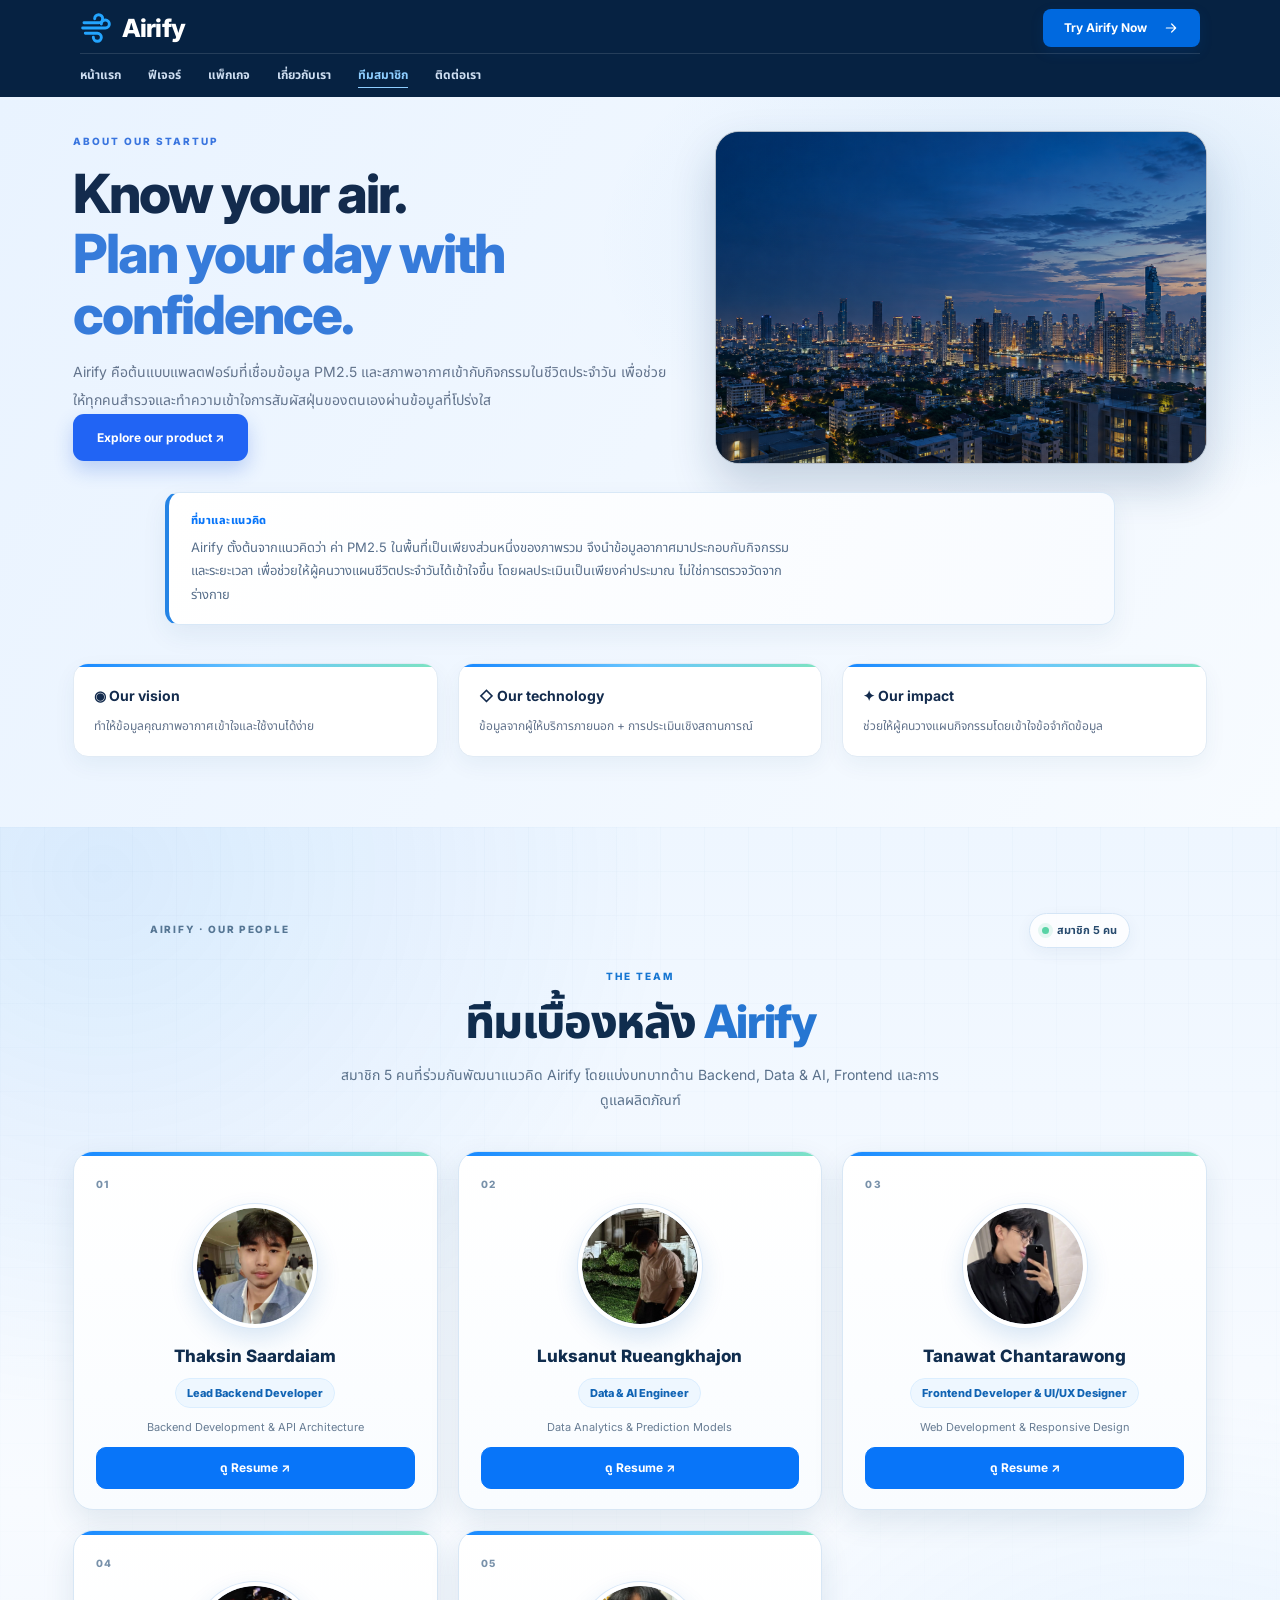
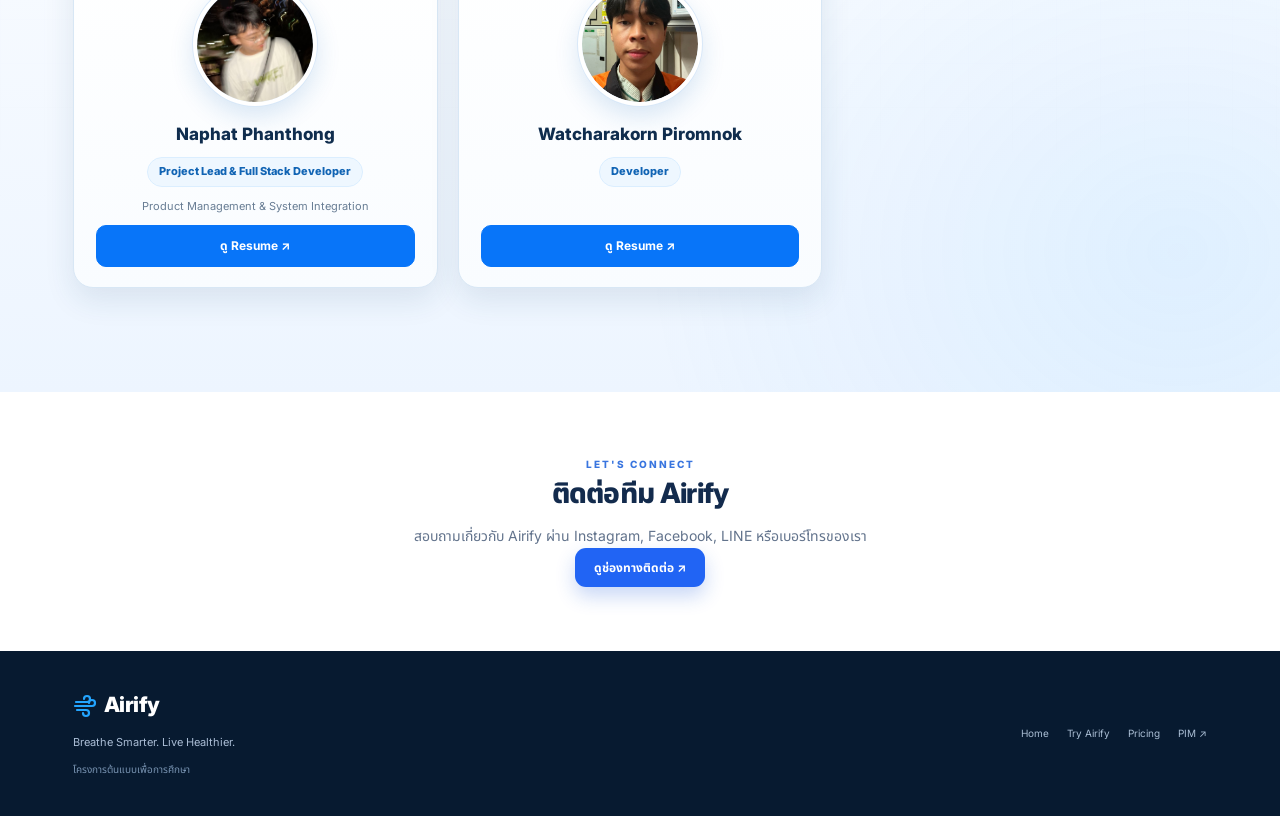
==== commit b5180771: "Add Watcharakorn Piromnok to development team" ====
--- a/about.html
+++ b/about.html
@@ -1,2 +1,2 @@
-<!DOCTYPE html><html lang="th" class="af-landing-page"><head><meta charset="UTF-8"><meta name="viewport" content="width=device-width,initial-scale=1"><title>About Airify — Our Team</title><link rel="stylesheet" href="assets/vendor/bootstrap/bootstrap.min.css"><link rel="stylesheet" href="assets/landing.css?v=20261030-footer-align"><link rel="stylesheet" href="assets/site.css"></head><body class="af-landing"><svg xmlns="http://www.w3.org/2000/svg" class="af-symbols" aria-hidden="true"><defs><symbol id="i-wind" viewBox="0 0 24 24"><path d="M3 8h11a3 3 0 1 0-3-3M2 12h17a3 3 0 1 0-3-3M4 16h9a3 3 0 1 1-3 3"/></symbol><symbol id="i-arrow" viewBox="0 0 24 24"><path d="M5 12h14m-6-6 6 6-6 6"/></symbol><symbol id="i-menu" viewBox="0 0 24 24"><path d="M4 6h16M4 12h16M4 18h16"/></symbol></defs></svg>
-<header class="af-header navbar navbar-expand-lg navbar-dark"><div class="af-container af-nav"><a class="af-brand af-team-brand" href="index.html" aria-label="Airify หน้าแรก"><svg class="af-icon" aria-hidden="true"><use href="#i-wind"/></svg><span>Airify</span></a><nav class="collapse navbar-collapse af-menu" id="airifyNav" aria-label="เมนูหลัก"><a href="index.html">หน้าแรก</a><a href="index.html#features">ฟีเจอร์</a><a href="index.html#pricing">แพ็กเกจ</a><a href="index.html#about">เกี่ยวกับเรา</a><a href="about.html" aria-current="page">ทีมสมาชิก</a><a href="index.html#contact">ติดต่อเรา</a></nav><a class="af-button af-primary af-nav-cta" href="try.html">Try Airify Now <svg class="af-icon" aria-hidden="true"><use href="#i-arrow"/></svg></a><button class="navbar-toggler af-nav-toggle" type="button" data-bs-toggle="collapse" data-bs-target="#airifyNav" aria-controls="airifyNav" aria-expanded="false" aria-label="เปิดหรือปิดเมนู"><svg class="af-icon" aria-hidden="true"><use href="#i-menu"/></svg></button></div></header><main><section class="about-hero"><div class="container"><div class="about-hero-grid"><div><div class="eyebrow">ABOUT OUR STARTUP</div><h1>Know your air.<br><span style="color:#367bda">Plan your day with confidence.</span></h1><p>Airify คือต้นแบบแพลตฟอร์มที่เชื่อมข้อมูล PM2.5 และสภาพอากาศเข้ากับกิจกรรมในชีวิตประจำวัน เพื่อช่วยให้ทุกคนสำรวจและทำความเข้าใจการสัมผัสฝุ่นของตนเองผ่านข้อมูลที่โปร่งใส</p><a href="try.html" class="btn btn-primary btn-large">Explore our product ↗</a></div><div class="about-visual"><img class="about-visual-image" src="assets/airify-bangkok-dusk.png" alt="ภาพประกอบกรุงเทพฯ ยามเย็น" width="1600" height="900" fetchpriority="high"></div></div><div class="origin-note"><span>ที่มาและแนวคิด</span><p>Airify ตั้งต้นจากแนวคิดว่า ค่า PM2.5 ในพื้นที่เป็นเพียงส่วนหนึ่งของภาพรวม จึงนำข้อมูลอากาศมาประกอบกับกิจกรรมและระยะเวลา เพื่อช่วยให้ผู้คนวางแผนชีวิตประจำวันได้เข้าใจขึ้น โดยผลประเมินเป็นเพียงค่าประมาณ ไม่ใช่การตรวจวัดจากร่างกาย</p></div><div class="vision-strip"><div><b>◉ Our vision</b><span>ทำให้ข้อมูลคุณภาพอากาศเข้าใจและใช้งานได้ง่าย</span></div><div><b>◇ Our technology</b><span>ข้อมูลจากผู้ให้บริการภายนอก + การประเมินเชิงสถานการณ์</span></div><div><b>✦ Our impact</b><span>ช่วยให้ผู้คนวางแผนกิจกรรมโดยเข้าใจข้อจำกัดข้อมูล</span></div></div></div></section><section class="section team-section" id="members" aria-labelledby="team-title"><div class="container"><div class="team-section-topline"><span class="team-overline">AIRIFY · OUR PEOPLE</span><span class="team-count"><span aria-hidden="true"></span>สมาชิก 4 คน</span></div><div class="section-head"><div class="eyebrow">THE TEAM</div><h2 id="team-title">ทีมเบื้องหลัง <span>Airify</span></h2><p>สมาชิก 4 คนที่ร่วมกันพัฒนาแนวคิด Airify โดยแบ่งบทบาทด้าน Backend, Data &amp; AI, Frontend และการดูแลผลิตภัณฑ์</p></div><div class="team-grid" id="teamGrid" aria-label="สมาชิกทีม Airify"></div></div></section><section class="about-contact" id="contact"><div class="container"><div class="eyebrow">LET'S CONNECT</div><h2>ติดต่อทีม Airify</h2><p>สอบถามเกี่ยวกับ Airify ผ่าน Instagram, Facebook, LINE หรือเบอร์โทรของเรา</p><a class="btn btn-primary" href="index.html#contact">ดูช่องทางติดต่อ ↗</a></div></section></main><footer class="footer"><div class="container footer-inner"><div><a class="brand af-team-footer-brand" href="index.html"><svg class="af-team-footer-symbol" aria-hidden="true"><use href="#i-wind"/></svg> Airify</a><p>Breathe Smarter. Live Healthier.</p><small>โครงการต้นแบบเพื่อการศึกษา</small></div><div class="footer-links"><a href="index.html">Home</a><a href="try.html">Try Airify</a><a href="index.html#pricing">Pricing</a><a href="https://www.pim.ac.th/" target="_blank" rel="noopener noreferrer">PIM ↗</a></div></div></footer><script src="assets/landing.js" defer></script><script src="assets/team.js?v=20261101-thaksin" defer></script><script src="assets/vendor/bootstrap/bootstrap.bundle.min.js" defer></script></body></html>
+<!DOCTYPE html><html lang="th" class="af-landing-page"><head><meta charset="UTF-8"><meta name="viewport" content="width=device-width,initial-scale=1"><title>About Airify — Our Team</title><link rel="stylesheet" href="assets/vendor/bootstrap/bootstrap.min.css"><link rel="stylesheet" href="assets/landing.css?v=20261030-footer-align"><link rel="stylesheet" href="assets/site.css?v=20261102-team"></head><body class="af-landing"><svg xmlns="http://www.w3.org/2000/svg" class="af-symbols" aria-hidden="true"><defs><symbol id="i-wind" viewBox="0 0 24 24"><path d="M3 8h11a3 3 0 1 0-3-3M2 12h17a3 3 0 1 0-3-3M4 16h9a3 3 0 1 1-3 3"/></symbol><symbol id="i-arrow" viewBox="0 0 24 24"><path d="M5 12h14m-6-6 6 6-6 6"/></symbol><symbol id="i-menu" viewBox="0 0 24 24"><path d="M4 6h16M4 12h16M4 18h16"/></symbol></defs></svg>
+<header class="af-header navbar navbar-expand-lg navbar-dark"><div class="af-container af-nav"><a class="af-brand af-team-brand" href="index.html" aria-label="Airify หน้าแรก"><svg class="af-icon" aria-hidden="true"><use href="#i-wind"/></svg><span>Airify</span></a><nav class="collapse navbar-collapse af-menu" id="airifyNav" aria-label="เมนูหลัก"><a href="index.html">หน้าแรก</a><a href="index.html#features">ฟีเจอร์</a><a href="index.html#pricing">แพ็กเกจ</a><a href="index.html#about">เกี่ยวกับเรา</a><a href="about.html" aria-current="page">ทีมสมาชิก</a><a href="index.html#contact">ติดต่อเรา</a></nav><a class="af-button af-primary af-nav-cta" href="try.html">Try Airify Now <svg class="af-icon" aria-hidden="true"><use href="#i-arrow"/></svg></a><button class="navbar-toggler af-nav-toggle" type="button" data-bs-toggle="collapse" data-bs-target="#airifyNav" aria-controls="airifyNav" aria-expanded="false" aria-label="เปิดหรือปิดเมนู"><svg class="af-icon" aria-hidden="true"><use href="#i-menu"/></svg></button></div></header><main><section class="about-hero"><div class="container"><div class="about-hero-grid"><div><div class="eyebrow">ABOUT OUR STARTUP</div><h1>Know your air.<br><span style="color:#367bda">Plan your day with confidence.</span></h1><p>Airify คือต้นแบบแพลตฟอร์มที่เชื่อมข้อมูล PM2.5 และสภาพอากาศเข้ากับกิจกรรมในชีวิตประจำวัน เพื่อช่วยให้ทุกคนสำรวจและทำความเข้าใจการสัมผัสฝุ่นของตนเองผ่านข้อมูลที่โปร่งใส</p><a href="try.html" class="btn btn-primary btn-large">Explore our product ↗</a></div><div class="about-visual"><img class="about-visual-image" src="assets/airify-bangkok-dusk.png" alt="ภาพประกอบกรุงเทพฯ ยามเย็น" width="1600" height="900" fetchpriority="high"></div></div><div class="origin-note"><span>ที่มาและแนวคิด</span><p>Airify ตั้งต้นจากแนวคิดว่า ค่า PM2.5 ในพื้นที่เป็นเพียงส่วนหนึ่งของภาพรวม จึงนำข้อมูลอากาศมาประกอบกับกิจกรรมและระยะเวลา เพื่อช่วยให้ผู้คนวางแผนชีวิตประจำวันได้เข้าใจขึ้น โดยผลประเมินเป็นเพียงค่าประมาณ ไม่ใช่การตรวจวัดจากร่างกาย</p></div><div class="vision-strip"><div><b>◉ Our vision</b><span>ทำให้ข้อมูลคุณภาพอากาศเข้าใจและใช้งานได้ง่าย</span></div><div><b>◇ Our technology</b><span>ข้อมูลจากผู้ให้บริการภายนอก + การประเมินเชิงสถานการณ์</span></div><div><b>✦ Our impact</b><span>ช่วยให้ผู้คนวางแผนกิจกรรมโดยเข้าใจข้อจำกัดข้อมูล</span></div></div></div></section><section class="section team-section" id="members" aria-labelledby="team-title"><div class="container"><div class="team-section-topline"><span class="team-overline">AIRIFY · OUR PEOPLE</span><span class="team-count"><span aria-hidden="true"></span>สมาชิก 5 คน</span></div><div class="section-head"><div class="eyebrow">THE TEAM</div><h2 id="team-title">ทีมเบื้องหลัง <span>Airify</span></h2><p>สมาชิก 5 คนที่ร่วมกันพัฒนาแนวคิด Airify โดยแบ่งบทบาทด้าน Backend, Data &amp; AI, Frontend และการดูแลผลิตภัณฑ์</p></div><div class="team-grid" id="teamGrid" aria-label="สมาชิกทีม Airify"></div></div></section><section class="about-contact" id="contact"><div class="container"><div class="eyebrow">LET'S CONNECT</div><h2>ติดต่อทีม Airify</h2><p>สอบถามเกี่ยวกับ Airify ผ่าน Instagram, Facebook, LINE หรือเบอร์โทรของเรา</p><a class="btn btn-primary" href="index.html#contact">ดูช่องทางติดต่อ ↗</a></div></section></main><footer class="footer"><div class="container footer-inner"><div><a class="brand af-team-footer-brand" href="index.html"><svg class="af-team-footer-symbol" aria-hidden="true"><use href="#i-wind"/></svg> Airify</a><p>Breathe Smarter. Live Healthier.</p><small>โครงการต้นแบบเพื่อการศึกษา</small></div><div class="footer-links"><a href="index.html">Home</a><a href="try.html">Try Airify</a><a href="index.html#pricing">Pricing</a><a href="https://www.pim.ac.th/" target="_blank" rel="noopener noreferrer">PIM ↗</a></div></div></footer><script src="assets/landing.js" defer></script><script src="assets/team.js?v=20261102-watcharakorn" defer></script><script src="assets/vendor/bootstrap/bootstrap.bundle.min.js" defer></script></body></html>
--- a/assets/site.css
+++ b/assets/site.css
@@ -104,7 +104,7 @@
 .team-section .member-card:hover{border-color:#9dc9f4;box-shadow:0 20px 40px rgba(29,70,113,.17)}
 .member-index{color:#7891aa}
 .member-profile-pending{border:0;background:#f0f5fa;color:#73879c!important}
-.team-column:nth-child(4){grid-column:2}
+.team-column:nth-child(4):last-child{grid-column:2}
 @media(max-width:1199.98px){.team-column:nth-child(4){grid-column:auto}}
 
 /* About page image and supporting panels */
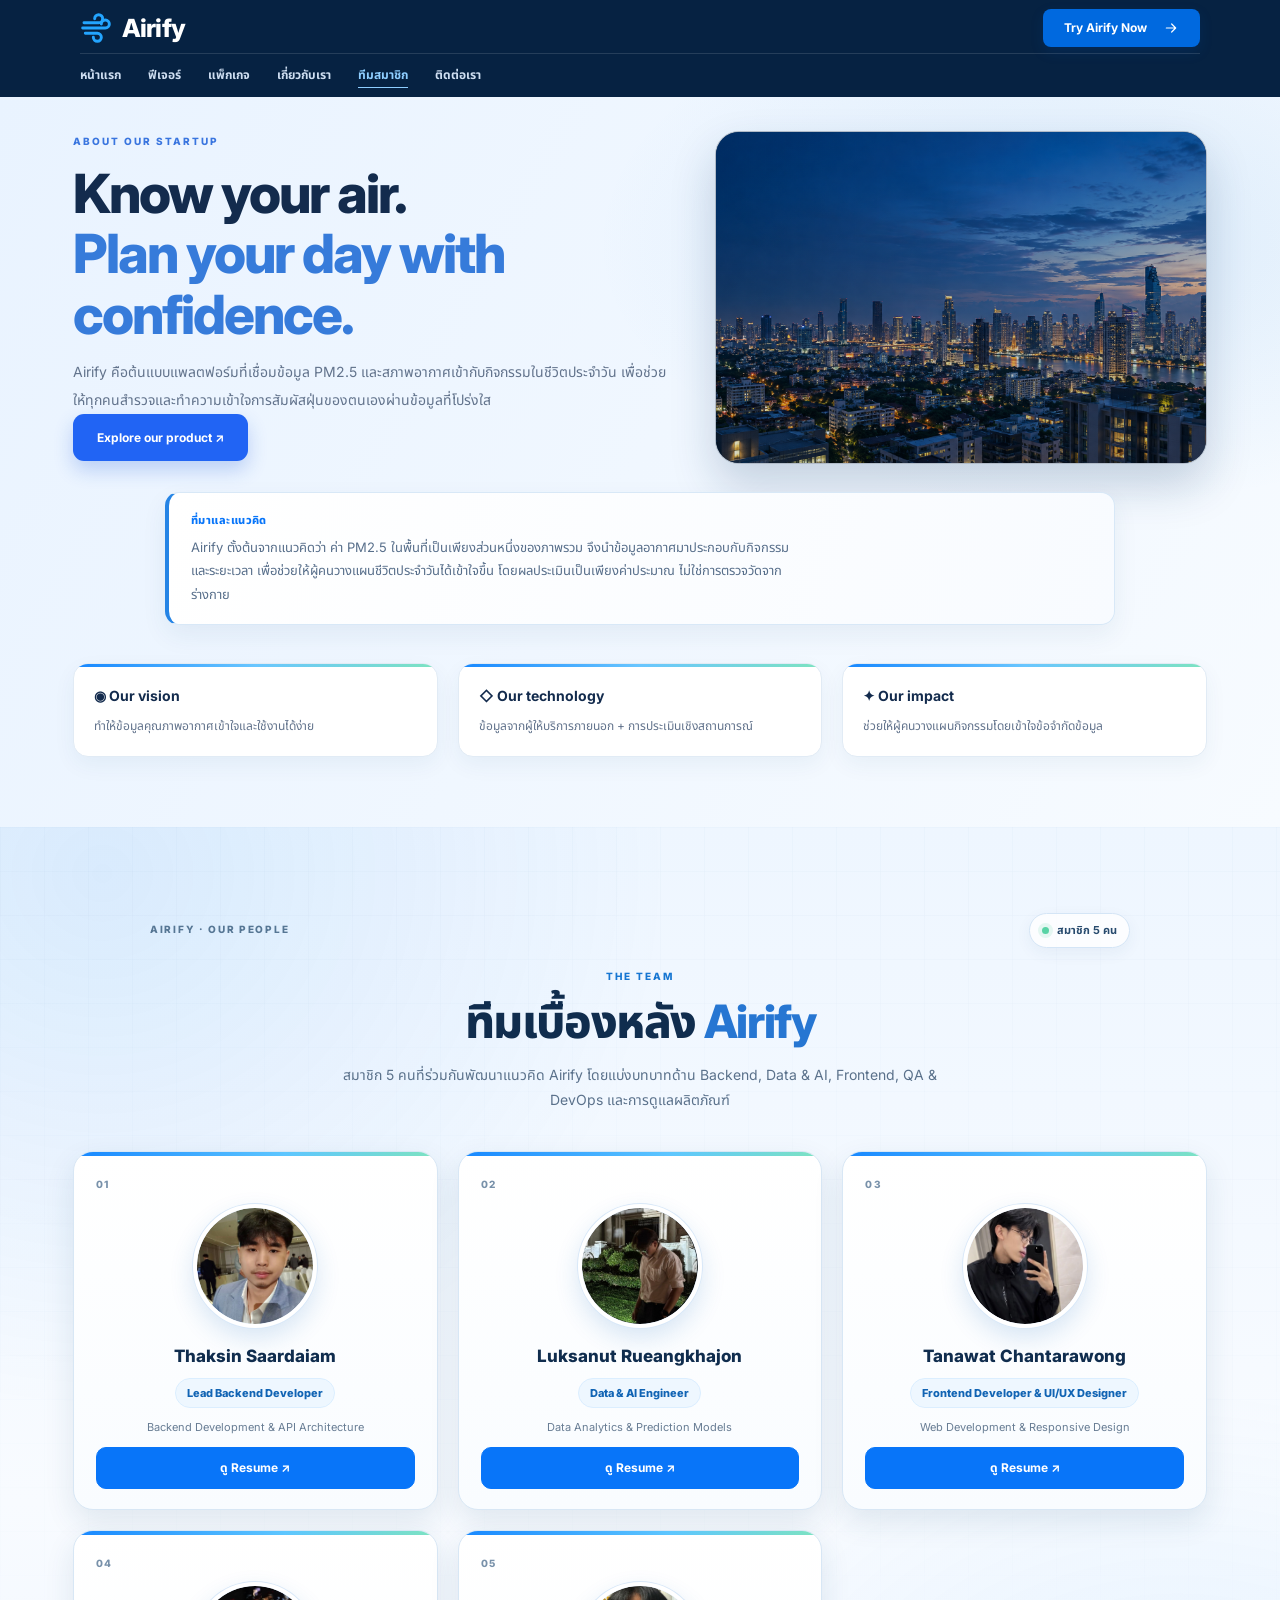
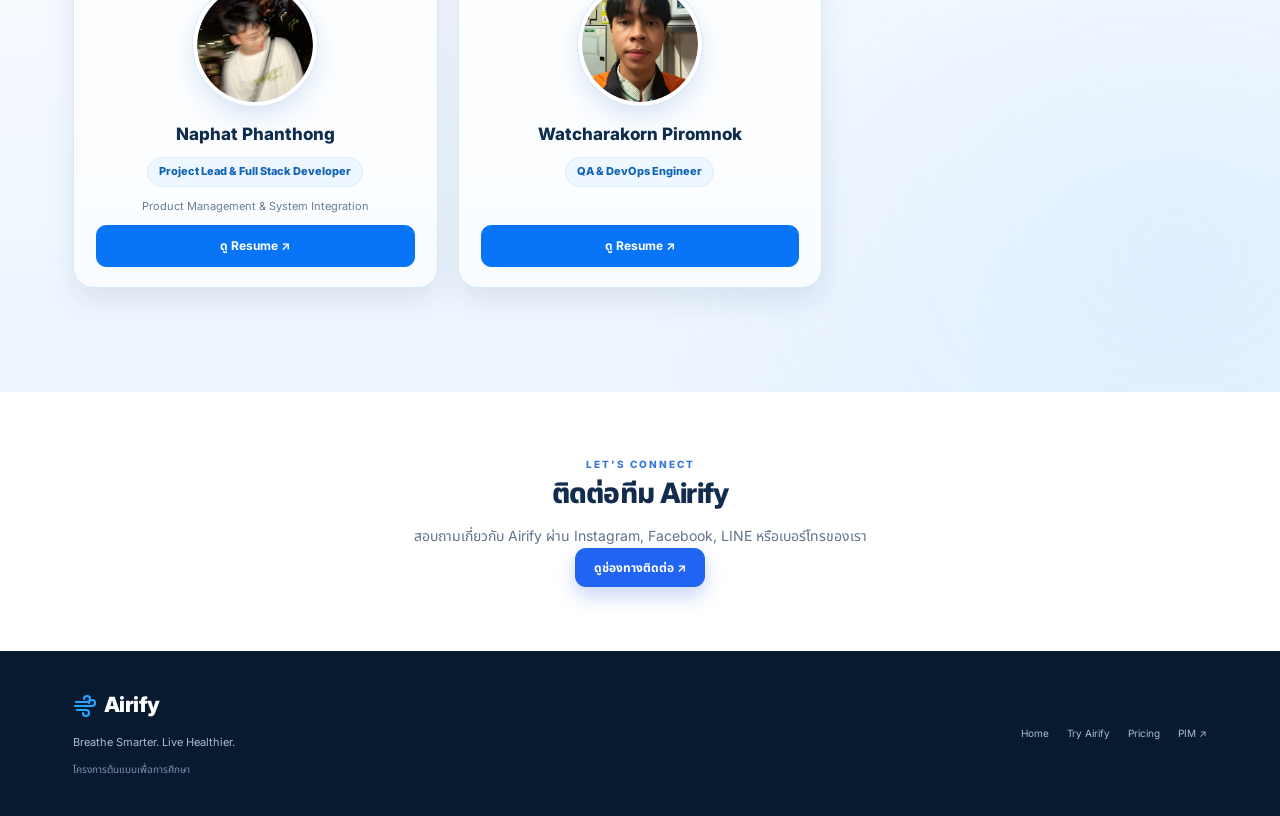
==== commit 86b1a53e: "Set Watcharakorn role to QA and DevOps Engineer" ====
--- a/about.html
+++ b/about.html
@@ -1,2 +1,2 @@
 <!DOCTYPE html><html lang="th" class="af-landing-page"><head><meta charset="UTF-8"><meta name="viewport" content="width=device-width,initial-scale=1"><title>About Airify — Our Team</title><link rel="stylesheet" href="assets/vendor/bootstrap/bootstrap.min.css"><link rel="stylesheet" href="assets/landing.css?v=20261030-footer-align"><link rel="stylesheet" href="assets/site.css?v=20261102-team"></head><body class="af-landing"><svg xmlns="http://www.w3.org/2000/svg" class="af-symbols" aria-hidden="true"><defs><symbol id="i-wind" viewBox="0 0 24 24"><path d="M3 8h11a3 3 0 1 0-3-3M2 12h17a3 3 0 1 0-3-3M4 16h9a3 3 0 1 1-3 3"/></symbol><symbol id="i-arrow" viewBox="0 0 24 24"><path d="M5 12h14m-6-6 6 6-6 6"/></symbol><symbol id="i-menu" viewBox="0 0 24 24"><path d="M4 6h16M4 12h16M4 18h16"/></symbol></defs></svg>
-<header class="af-header navbar navbar-expand-lg navbar-dark"><div class="af-container af-nav"><a class="af-brand af-team-brand" href="index.html" aria-label="Airify หน้าแรก"><svg class="af-icon" aria-hidden="true"><use href="#i-wind"/></svg><span>Airify</span></a><nav class="collapse navbar-collapse af-menu" id="airifyNav" aria-label="เมนูหลัก"><a href="index.html">หน้าแรก</a><a href="index.html#features">ฟีเจอร์</a><a href="index.html#pricing">แพ็กเกจ</a><a href="index.html#about">เกี่ยวกับเรา</a><a href="about.html" aria-current="page">ทีมสมาชิก</a><a href="index.html#contact">ติดต่อเรา</a></nav><a class="af-button af-primary af-nav-cta" href="try.html">Try Airify Now <svg class="af-icon" aria-hidden="true"><use href="#i-arrow"/></svg></a><button class="navbar-toggler af-nav-toggle" type="button" data-bs-toggle="collapse" data-bs-target="#airifyNav" aria-controls="airifyNav" aria-expanded="false" aria-label="เปิดหรือปิดเมนู"><svg class="af-icon" aria-hidden="true"><use href="#i-menu"/></svg></button></div></header><main><section class="about-hero"><div class="container"><div class="about-hero-grid"><div><div class="eyebrow">ABOUT OUR STARTUP</div><h1>Know your air.<br><span style="color:#367bda">Plan your day with confidence.</span></h1><p>Airify คือต้นแบบแพลตฟอร์มที่เชื่อมข้อมูล PM2.5 และสภาพอากาศเข้ากับกิจกรรมในชีวิตประจำวัน เพื่อช่วยให้ทุกคนสำรวจและทำความเข้าใจการสัมผัสฝุ่นของตนเองผ่านข้อมูลที่โปร่งใส</p><a href="try.html" class="btn btn-primary btn-large">Explore our product ↗</a></div><div class="about-visual"><img class="about-visual-image" src="assets/airify-bangkok-dusk.png" alt="ภาพประกอบกรุงเทพฯ ยามเย็น" width="1600" height="900" fetchpriority="high"></div></div><div class="origin-note"><span>ที่มาและแนวคิด</span><p>Airify ตั้งต้นจากแนวคิดว่า ค่า PM2.5 ในพื้นที่เป็นเพียงส่วนหนึ่งของภาพรวม จึงนำข้อมูลอากาศมาประกอบกับกิจกรรมและระยะเวลา เพื่อช่วยให้ผู้คนวางแผนชีวิตประจำวันได้เข้าใจขึ้น โดยผลประเมินเป็นเพียงค่าประมาณ ไม่ใช่การตรวจวัดจากร่างกาย</p></div><div class="vision-strip"><div><b>◉ Our vision</b><span>ทำให้ข้อมูลคุณภาพอากาศเข้าใจและใช้งานได้ง่าย</span></div><div><b>◇ Our technology</b><span>ข้อมูลจากผู้ให้บริการภายนอก + การประเมินเชิงสถานการณ์</span></div><div><b>✦ Our impact</b><span>ช่วยให้ผู้คนวางแผนกิจกรรมโดยเข้าใจข้อจำกัดข้อมูล</span></div></div></div></section><section class="section team-section" id="members" aria-labelledby="team-title"><div class="container"><div class="team-section-topline"><span class="team-overline">AIRIFY · OUR PEOPLE</span><span class="team-count"><span aria-hidden="true"></span>สมาชิก 5 คน</span></div><div class="section-head"><div class="eyebrow">THE TEAM</div><h2 id="team-title">ทีมเบื้องหลัง <span>Airify</span></h2><p>สมาชิก 5 คนที่ร่วมกันพัฒนาแนวคิด Airify โดยแบ่งบทบาทด้าน Backend, Data &amp; AI, Frontend และการดูแลผลิตภัณฑ์</p></div><div class="team-grid" id="teamGrid" aria-label="สมาชิกทีม Airify"></div></div></section><section class="about-contact" id="contact"><div class="container"><div class="eyebrow">LET'S CONNECT</div><h2>ติดต่อทีม Airify</h2><p>สอบถามเกี่ยวกับ Airify ผ่าน Instagram, Facebook, LINE หรือเบอร์โทรของเรา</p><a class="btn btn-primary" href="index.html#contact">ดูช่องทางติดต่อ ↗</a></div></section></main><footer class="footer"><div class="container footer-inner"><div><a class="brand af-team-footer-brand" href="index.html"><svg class="af-team-footer-symbol" aria-hidden="true"><use href="#i-wind"/></svg> Airify</a><p>Breathe Smarter. Live Healthier.</p><small>โครงการต้นแบบเพื่อการศึกษา</small></div><div class="footer-links"><a href="index.html">Home</a><a href="try.html">Try Airify</a><a href="index.html#pricing">Pricing</a><a href="https://www.pim.ac.th/" target="_blank" rel="noopener noreferrer">PIM ↗</a></div></div></footer><script src="assets/landing.js" defer></script><script src="assets/team.js?v=20261102-watcharakorn" defer></script><script src="assets/vendor/bootstrap/bootstrap.bundle.min.js" defer></script></body></html>
+<header class="af-header navbar navbar-expand-lg navbar-dark"><div class="af-container af-nav"><a class="af-brand af-team-brand" href="index.html" aria-label="Airify หน้าแรก"><svg class="af-icon" aria-hidden="true"><use href="#i-wind"/></svg><span>Airify</span></a><nav class="collapse navbar-collapse af-menu" id="airifyNav" aria-label="เมนูหลัก"><a href="index.html">หน้าแรก</a><a href="index.html#features">ฟีเจอร์</a><a href="index.html#pricing">แพ็กเกจ</a><a href="index.html#about">เกี่ยวกับเรา</a><a href="about.html" aria-current="page">ทีมสมาชิก</a><a href="index.html#contact">ติดต่อเรา</a></nav><a class="af-button af-primary af-nav-cta" href="try.html">Try Airify Now <svg class="af-icon" aria-hidden="true"><use href="#i-arrow"/></svg></a><button class="navbar-toggler af-nav-toggle" type="button" data-bs-toggle="collapse" data-bs-target="#airifyNav" aria-controls="airifyNav" aria-expanded="false" aria-label="เปิดหรือปิดเมนู"><svg class="af-icon" aria-hidden="true"><use href="#i-menu"/></svg></button></div></header><main><section class="about-hero"><div class="container"><div class="about-hero-grid"><div><div class="eyebrow">ABOUT OUR STARTUP</div><h1>Know your air.<br><span style="color:#367bda">Plan your day with confidence.</span></h1><p>Airify คือต้นแบบแพลตฟอร์มที่เชื่อมข้อมูล PM2.5 และสภาพอากาศเข้ากับกิจกรรมในชีวิตประจำวัน เพื่อช่วยให้ทุกคนสำรวจและทำความเข้าใจการสัมผัสฝุ่นของตนเองผ่านข้อมูลที่โปร่งใส</p><a href="try.html" class="btn btn-primary btn-large">Explore our product ↗</a></div><div class="about-visual"><img class="about-visual-image" src="assets/airify-bangkok-dusk.png" alt="ภาพประกอบกรุงเทพฯ ยามเย็น" width="1600" height="900" fetchpriority="high"></div></div><div class="origin-note"><span>ที่มาและแนวคิด</span><p>Airify ตั้งต้นจากแนวคิดว่า ค่า PM2.5 ในพื้นที่เป็นเพียงส่วนหนึ่งของภาพรวม จึงนำข้อมูลอากาศมาประกอบกับกิจกรรมและระยะเวลา เพื่อช่วยให้ผู้คนวางแผนชีวิตประจำวันได้เข้าใจขึ้น โดยผลประเมินเป็นเพียงค่าประมาณ ไม่ใช่การตรวจวัดจากร่างกาย</p></div><div class="vision-strip"><div><b>◉ Our vision</b><span>ทำให้ข้อมูลคุณภาพอากาศเข้าใจและใช้งานได้ง่าย</span></div><div><b>◇ Our technology</b><span>ข้อมูลจากผู้ให้บริการภายนอก + การประเมินเชิงสถานการณ์</span></div><div><b>✦ Our impact</b><span>ช่วยให้ผู้คนวางแผนกิจกรรมโดยเข้าใจข้อจำกัดข้อมูล</span></div></div></div></section><section class="section team-section" id="members" aria-labelledby="team-title"><div class="container"><div class="team-section-topline"><span class="team-overline">AIRIFY · OUR PEOPLE</span><span class="team-count"><span aria-hidden="true"></span>สมาชิก 5 คน</span></div><div class="section-head"><div class="eyebrow">THE TEAM</div><h2 id="team-title">ทีมเบื้องหลัง <span>Airify</span></h2><p>สมาชิก 5 คนที่ร่วมกันพัฒนาแนวคิด Airify โดยแบ่งบทบาทด้าน Backend, Data &amp; AI, Frontend, QA &amp; DevOps และการดูแลผลิตภัณฑ์</p></div><div class="team-grid" id="teamGrid" aria-label="สมาชิกทีม Airify"></div></div></section><section class="about-contact" id="contact"><div class="container"><div class="eyebrow">LET'S CONNECT</div><h2>ติดต่อทีม Airify</h2><p>สอบถามเกี่ยวกับ Airify ผ่าน Instagram, Facebook, LINE หรือเบอร์โทรของเรา</p><a class="btn btn-primary" href="index.html#contact">ดูช่องทางติดต่อ ↗</a></div></section></main><footer class="footer"><div class="container footer-inner"><div><a class="brand af-team-footer-brand" href="index.html"><svg class="af-team-footer-symbol" aria-hidden="true"><use href="#i-wind"/></svg> Airify</a><p>Breathe Smarter. Live Healthier.</p><small>โครงการต้นแบบเพื่อการศึกษา</small></div><div class="footer-links"><a href="index.html">Home</a><a href="try.html">Try Airify</a><a href="index.html#pricing">Pricing</a><a href="https://www.pim.ac.th/" target="_blank" rel="noopener noreferrer">PIM ↗</a></div></div></footer><script src="assets/landing.js" defer></script><script src="assets/team.js?v=20261102-watcharakorn-role" defer></script><script src="assets/vendor/bootstrap/bootstrap.bundle.min.js" defer></script></body></html>
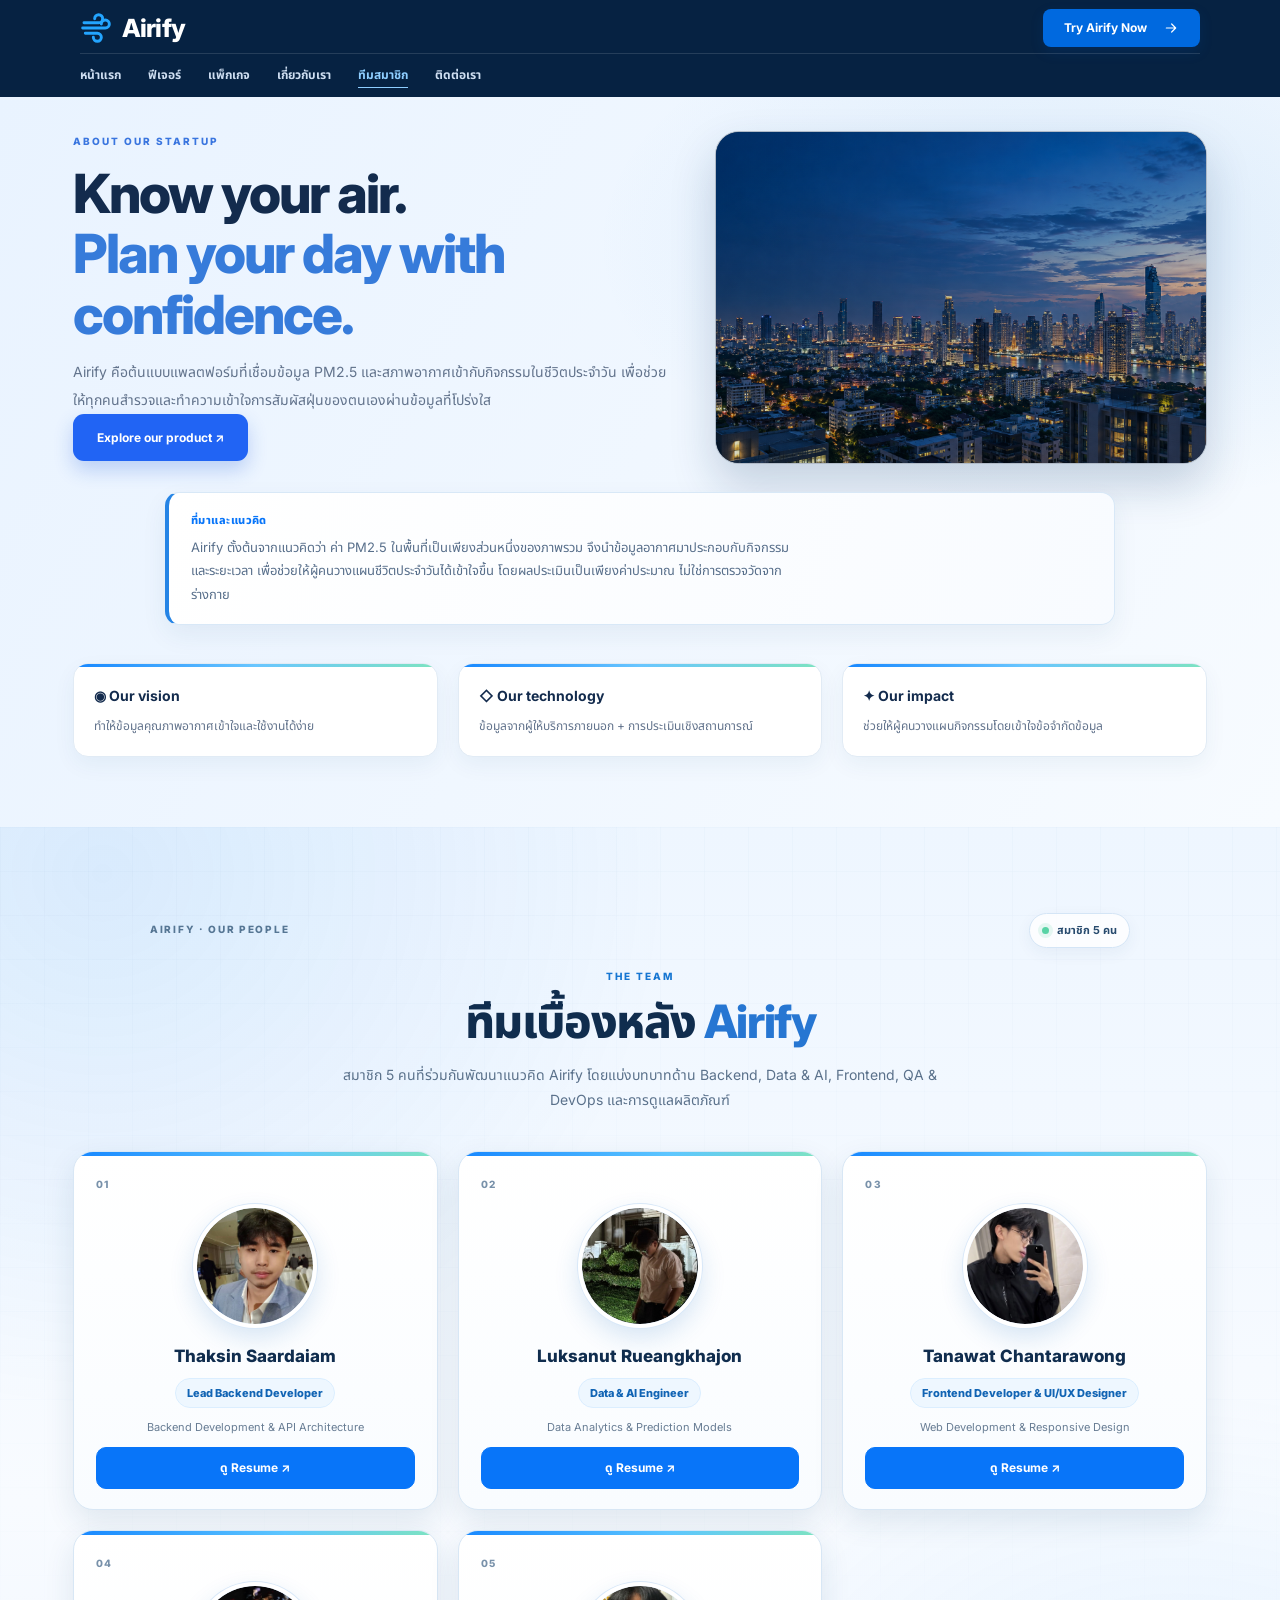
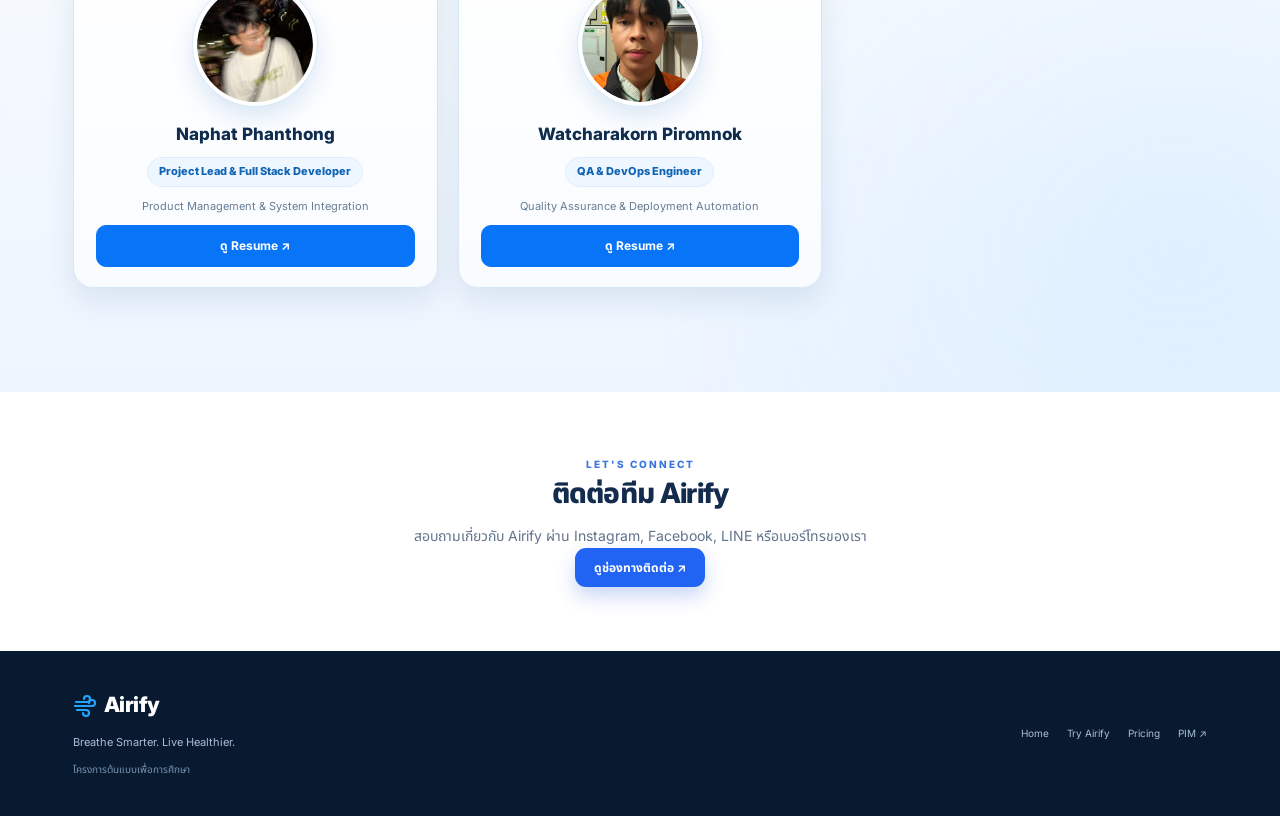
==== commit 9a6e57a0: "Add QA and DevOps responsibility description for Watcharakorn" ====
--- a/about.html
+++ b/about.html
@@ -1,2 +1,2 @@
 <!DOCTYPE html><html lang="th" class="af-landing-page"><head><meta charset="UTF-8"><meta name="viewport" content="width=device-width,initial-scale=1"><title>About Airify — Our Team</title><link rel="stylesheet" href="assets/vendor/bootstrap/bootstrap.min.css"><link rel="stylesheet" href="assets/landing.css?v=20261030-footer-align"><link rel="stylesheet" href="assets/site.css?v=20261102-team"></head><body class="af-landing"><svg xmlns="http://www.w3.org/2000/svg" class="af-symbols" aria-hidden="true"><defs><symbol id="i-wind" viewBox="0 0 24 24"><path d="M3 8h11a3 3 0 1 0-3-3M2 12h17a3 3 0 1 0-3-3M4 16h9a3 3 0 1 1-3 3"/></symbol><symbol id="i-arrow" viewBox="0 0 24 24"><path d="M5 12h14m-6-6 6 6-6 6"/></symbol><symbol id="i-menu" viewBox="0 0 24 24"><path d="M4 6h16M4 12h16M4 18h16"/></symbol></defs></svg>
-<header class="af-header navbar navbar-expand-lg navbar-dark"><div class="af-container af-nav"><a class="af-brand af-team-brand" href="index.html" aria-label="Airify หน้าแรก"><svg class="af-icon" aria-hidden="true"><use href="#i-wind"/></svg><span>Airify</span></a><nav class="collapse navbar-collapse af-menu" id="airifyNav" aria-label="เมนูหลัก"><a href="index.html">หน้าแรก</a><a href="index.html#features">ฟีเจอร์</a><a href="index.html#pricing">แพ็กเกจ</a><a href="index.html#about">เกี่ยวกับเรา</a><a href="about.html" aria-current="page">ทีมสมาชิก</a><a href="index.html#contact">ติดต่อเรา</a></nav><a class="af-button af-primary af-nav-cta" href="try.html">Try Airify Now <svg class="af-icon" aria-hidden="true"><use href="#i-arrow"/></svg></a><button class="navbar-toggler af-nav-toggle" type="button" data-bs-toggle="collapse" data-bs-target="#airifyNav" aria-controls="airifyNav" aria-expanded="false" aria-label="เปิดหรือปิดเมนู"><svg class="af-icon" aria-hidden="true"><use href="#i-menu"/></svg></button></div></header><main><section class="about-hero"><div class="container"><div class="about-hero-grid"><div><div class="eyebrow">ABOUT OUR STARTUP</div><h1>Know your air.<br><span style="color:#367bda">Plan your day with confidence.</span></h1><p>Airify คือต้นแบบแพลตฟอร์มที่เชื่อมข้อมูล PM2.5 และสภาพอากาศเข้ากับกิจกรรมในชีวิตประจำวัน เพื่อช่วยให้ทุกคนสำรวจและทำความเข้าใจการสัมผัสฝุ่นของตนเองผ่านข้อมูลที่โปร่งใส</p><a href="try.html" class="btn btn-primary btn-large">Explore our product ↗</a></div><div class="about-visual"><img class="about-visual-image" src="assets/airify-bangkok-dusk.png" alt="ภาพประกอบกรุงเทพฯ ยามเย็น" width="1600" height="900" fetchpriority="high"></div></div><div class="origin-note"><span>ที่มาและแนวคิด</span><p>Airify ตั้งต้นจากแนวคิดว่า ค่า PM2.5 ในพื้นที่เป็นเพียงส่วนหนึ่งของภาพรวม จึงนำข้อมูลอากาศมาประกอบกับกิจกรรมและระยะเวลา เพื่อช่วยให้ผู้คนวางแผนชีวิตประจำวันได้เข้าใจขึ้น โดยผลประเมินเป็นเพียงค่าประมาณ ไม่ใช่การตรวจวัดจากร่างกาย</p></div><div class="vision-strip"><div><b>◉ Our vision</b><span>ทำให้ข้อมูลคุณภาพอากาศเข้าใจและใช้งานได้ง่าย</span></div><div><b>◇ Our technology</b><span>ข้อมูลจากผู้ให้บริการภายนอก + การประเมินเชิงสถานการณ์</span></div><div><b>✦ Our impact</b><span>ช่วยให้ผู้คนวางแผนกิจกรรมโดยเข้าใจข้อจำกัดข้อมูล</span></div></div></div></section><section class="section team-section" id="members" aria-labelledby="team-title"><div class="container"><div class="team-section-topline"><span class="team-overline">AIRIFY · OUR PEOPLE</span><span class="team-count"><span aria-hidden="true"></span>สมาชิก 5 คน</span></div><div class="section-head"><div class="eyebrow">THE TEAM</div><h2 id="team-title">ทีมเบื้องหลัง <span>Airify</span></h2><p>สมาชิก 5 คนที่ร่วมกันพัฒนาแนวคิด Airify โดยแบ่งบทบาทด้าน Backend, Data &amp; AI, Frontend, QA &amp; DevOps และการดูแลผลิตภัณฑ์</p></div><div class="team-grid" id="teamGrid" aria-label="สมาชิกทีม Airify"></div></div></section><section class="about-contact" id="contact"><div class="container"><div class="eyebrow">LET'S CONNECT</div><h2>ติดต่อทีม Airify</h2><p>สอบถามเกี่ยวกับ Airify ผ่าน Instagram, Facebook, LINE หรือเบอร์โทรของเรา</p><a class="btn btn-primary" href="index.html#contact">ดูช่องทางติดต่อ ↗</a></div></section></main><footer class="footer"><div class="container footer-inner"><div><a class="brand af-team-footer-brand" href="index.html"><svg class="af-team-footer-symbol" aria-hidden="true"><use href="#i-wind"/></svg> Airify</a><p>Breathe Smarter. Live Healthier.</p><small>โครงการต้นแบบเพื่อการศึกษา</small></div><div class="footer-links"><a href="index.html">Home</a><a href="try.html">Try Airify</a><a href="index.html#pricing">Pricing</a><a href="https://www.pim.ac.th/" target="_blank" rel="noopener noreferrer">PIM ↗</a></div></div></footer><script src="assets/landing.js" defer></script><script src="assets/team.js?v=20261102-watcharakorn-role" defer></script><script src="assets/vendor/bootstrap/bootstrap.bundle.min.js" defer></script></body></html>
+<header class="af-header navbar navbar-expand-lg navbar-dark"><div class="af-container af-nav"><a class="af-brand af-team-brand" href="index.html" aria-label="Airify หน้าแรก"><svg class="af-icon" aria-hidden="true"><use href="#i-wind"/></svg><span>Airify</span></a><nav class="collapse navbar-collapse af-menu" id="airifyNav" aria-label="เมนูหลัก"><a href="index.html">หน้าแรก</a><a href="index.html#features">ฟีเจอร์</a><a href="index.html#pricing">แพ็กเกจ</a><a href="index.html#about">เกี่ยวกับเรา</a><a href="about.html" aria-current="page">ทีมสมาชิก</a><a href="index.html#contact">ติดต่อเรา</a></nav><a class="af-button af-primary af-nav-cta" href="try.html">Try Airify Now <svg class="af-icon" aria-hidden="true"><use href="#i-arrow"/></svg></a><button class="navbar-toggler af-nav-toggle" type="button" data-bs-toggle="collapse" data-bs-target="#airifyNav" aria-controls="airifyNav" aria-expanded="false" aria-label="เปิดหรือปิดเมนู"><svg class="af-icon" aria-hidden="true"><use href="#i-menu"/></svg></button></div></header><main><section class="about-hero"><div class="container"><div class="about-hero-grid"><div><div class="eyebrow">ABOUT OUR STARTUP</div><h1>Know your air.<br><span style="color:#367bda">Plan your day with confidence.</span></h1><p>Airify คือต้นแบบแพลตฟอร์มที่เชื่อมข้อมูล PM2.5 และสภาพอากาศเข้ากับกิจกรรมในชีวิตประจำวัน เพื่อช่วยให้ทุกคนสำรวจและทำความเข้าใจการสัมผัสฝุ่นของตนเองผ่านข้อมูลที่โปร่งใส</p><a href="try.html" class="btn btn-primary btn-large">Explore our product ↗</a></div><div class="about-visual"><img class="about-visual-image" src="assets/airify-bangkok-dusk.png" alt="ภาพประกอบกรุงเทพฯ ยามเย็น" width="1600" height="900" fetchpriority="high"></div></div><div class="origin-note"><span>ที่มาและแนวคิด</span><p>Airify ตั้งต้นจากแนวคิดว่า ค่า PM2.5 ในพื้นที่เป็นเพียงส่วนหนึ่งของภาพรวม จึงนำข้อมูลอากาศมาประกอบกับกิจกรรมและระยะเวลา เพื่อช่วยให้ผู้คนวางแผนชีวิตประจำวันได้เข้าใจขึ้น โดยผลประเมินเป็นเพียงค่าประมาณ ไม่ใช่การตรวจวัดจากร่างกาย</p></div><div class="vision-strip"><div><b>◉ Our vision</b><span>ทำให้ข้อมูลคุณภาพอากาศเข้าใจและใช้งานได้ง่าย</span></div><div><b>◇ Our technology</b><span>ข้อมูลจากผู้ให้บริการภายนอก + การประเมินเชิงสถานการณ์</span></div><div><b>✦ Our impact</b><span>ช่วยให้ผู้คนวางแผนกิจกรรมโดยเข้าใจข้อจำกัดข้อมูล</span></div></div></div></section><section class="section team-section" id="members" aria-labelledby="team-title"><div class="container"><div class="team-section-topline"><span class="team-overline">AIRIFY · OUR PEOPLE</span><span class="team-count"><span aria-hidden="true"></span>สมาชิก 5 คน</span></div><div class="section-head"><div class="eyebrow">THE TEAM</div><h2 id="team-title">ทีมเบื้องหลัง <span>Airify</span></h2><p>สมาชิก 5 คนที่ร่วมกันพัฒนาแนวคิด Airify โดยแบ่งบทบาทด้าน Backend, Data &amp; AI, Frontend, QA &amp; DevOps และการดูแลผลิตภัณฑ์</p></div><div class="team-grid" id="teamGrid" aria-label="สมาชิกทีม Airify"></div></div></section><section class="about-contact" id="contact"><div class="container"><div class="eyebrow">LET'S CONNECT</div><h2>ติดต่อทีม Airify</h2><p>สอบถามเกี่ยวกับ Airify ผ่าน Instagram, Facebook, LINE หรือเบอร์โทรของเรา</p><a class="btn btn-primary" href="index.html#contact">ดูช่องทางติดต่อ ↗</a></div></section></main><footer class="footer"><div class="container footer-inner"><div><a class="brand af-team-footer-brand" href="index.html"><svg class="af-team-footer-symbol" aria-hidden="true"><use href="#i-wind"/></svg> Airify</a><p>Breathe Smarter. Live Healthier.</p><small>โครงการต้นแบบเพื่อการศึกษา</small></div><div class="footer-links"><a href="index.html">Home</a><a href="try.html">Try Airify</a><a href="index.html#pricing">Pricing</a><a href="https://www.pim.ac.th/" target="_blank" rel="noopener noreferrer">PIM ↗</a></div></div></footer><script src="assets/landing.js" defer></script><script src="assets/team.js?v=20261102-watcharakorn-detail" defer></script><script src="assets/vendor/bootstrap/bootstrap.bundle.min.js" defer></script></body></html>
